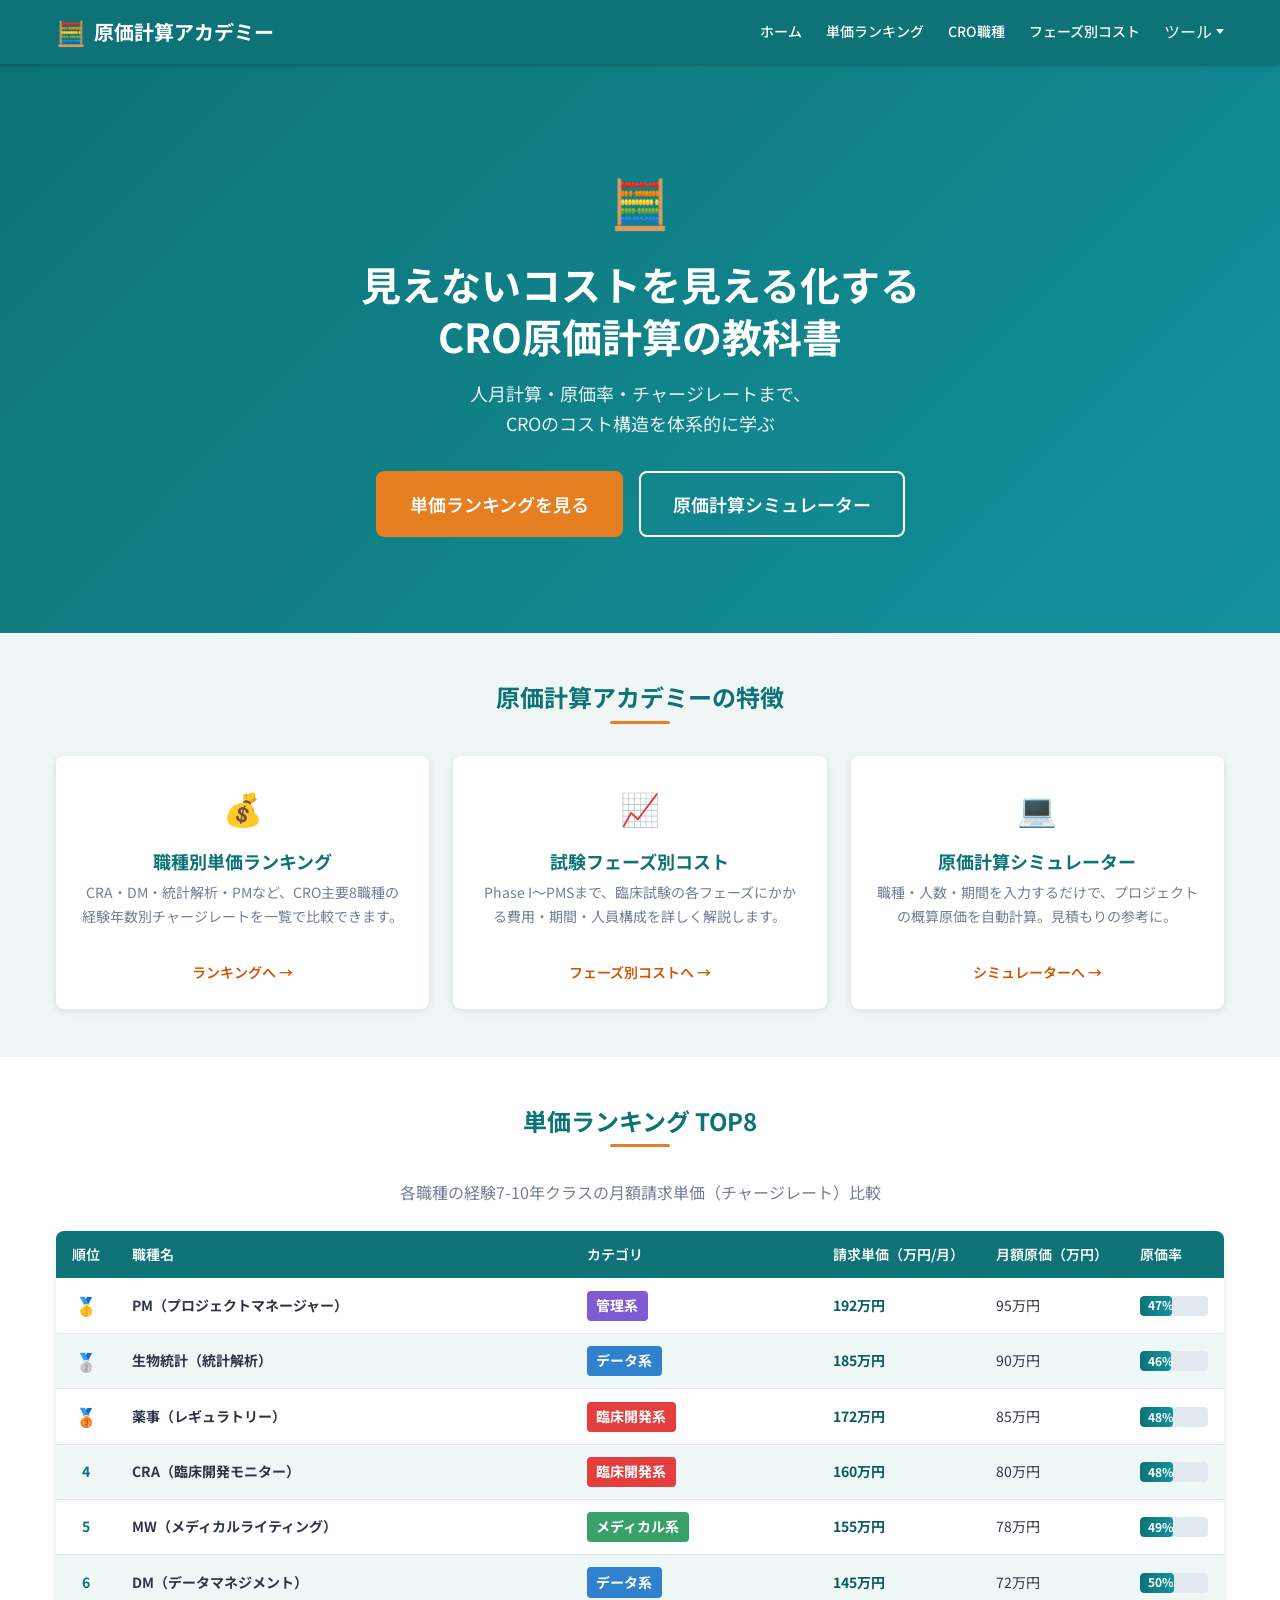
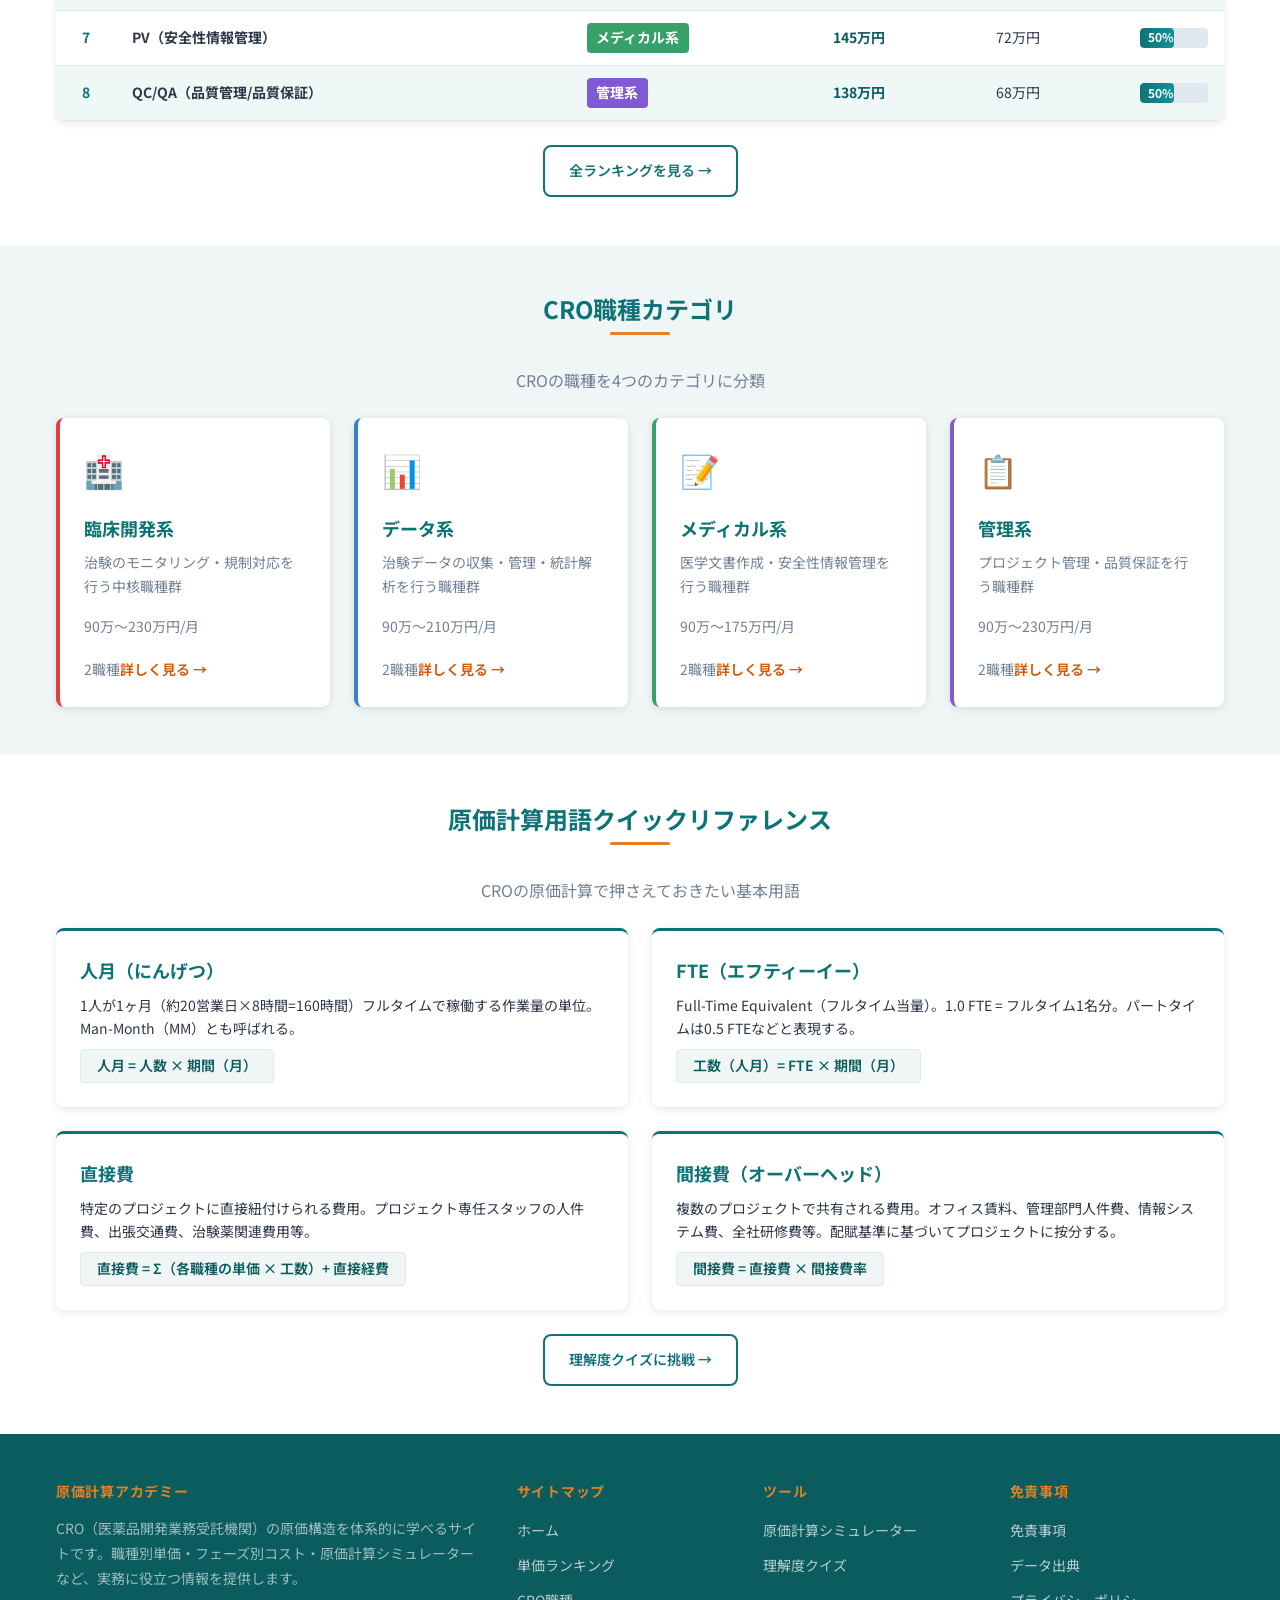
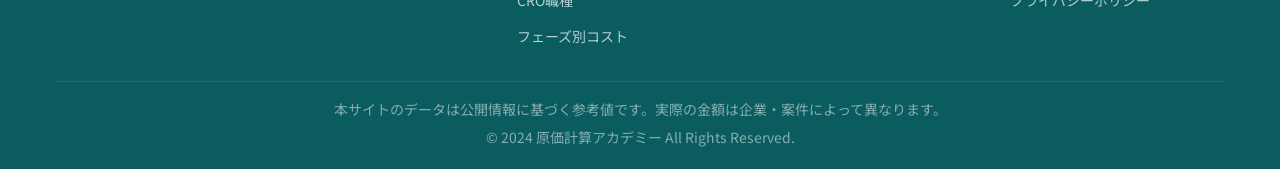
==== index.html @ 364faaae "原価計算アカデミー初期構築" ====
<!DOCTYPE html>
<html lang="ja">
<head>
  <meta charset="UTF-8">
  <meta name="viewport" content="width=device-width, initial-scale=1.0">
  <meta name="description" content="原価計算アカデミー - CROの原価構造を体系的に学ぶ。職種別単価ランキング・フェーズ別コスト・原価計算シミュレーターで、見えないコストを見える化。">
  <title>原価計算アカデミー | CRO原価計算の教科書</title>

  <!-- Google Fonts -->
  <link rel="preconnect" href="https://fonts.googleapis.com">
  <link rel="preconnect" href="https://fonts.gstatic.com" crossorigin>
  <link href="https://fonts.googleapis.com/css2?family=Noto+Sans+JP:wght@400;500;700&display=swap" rel="stylesheet">

  <!-- CSS -->
  <link rel="stylesheet" href="css/style.css">
</head>
<body>

  <!-- ========== ヘッダー ========== -->
  <header class="site-header">
    <div class="container header-inner">
      <a href="index.html" class="site-logo">
        <span class="logo-icon">&#x1F9EE;</span>
        <span>原価計算アカデミー</span>
      </a>

      <!-- デスクトップナビ -->
      <nav class="nav-menu" aria-label="メインナビゲーション">
        <a href="index.html">ホーム</a>
        <a href="ranking/index.html">単価ランキング</a>
        <a href="roles/index.html">CRO職種</a>
        <a href="phases/index.html">フェーズ別コスト</a>
        <div class="nav-dropdown" id="nav-dropdown-tools">
          <span class="nav-dropdown-toggle nav-menu-link">ツール</span>
          <div class="nav-dropdown-menu">
            <a href="tools/calculator.html">シミュレーター</a>
            <a href="tools/quiz.html">クイズ</a>
          </div>
        </div>
      </nav>

      <!-- ハンバーガー -->
      <button class="hamburger" id="hamburger" aria-label="メニューを開く" aria-expanded="false">
        <span></span>
        <span></span>
        <span></span>
      </button>
    </div>

    <!-- モバイルメニュー -->
    <nav class="mobile-menu" id="mobile-menu" aria-label="モバイルナビゲーション">
      <a href="index.html">ホーム</a>
      <a href="ranking/index.html">単価ランキング</a>
      <a href="roles/index.html">CRO職種</a>
      <a href="phases/index.html">フェーズ別コスト</a>
      <span class="mobile-submenu-label">ツール</span>
      <div class="mobile-submenu">
        <a href="tools/calculator.html">シミュレーター</a>
        <a href="tools/quiz.html">クイズ</a>
      </div>
    </nav>
  </header>

  <!-- ========== メインコンテンツ ========== -->
  <main>

    <!-- ===== ヒーローセクション ===== -->
    <section class="hero">
      <div class="container">
        <span class="hero-icon" aria-hidden="true">&#x1F9EE;</span>
        <h1>見えないコストを見える化する<br>CRO原価計算の教科書</h1>
        <p class="hero-subtitle">人月計算・原価率・チャージレートまで、<br>CROのコスト構造を体系的に学ぶ</p>
        <div class="hero-buttons">
          <a href="#ranking" class="btn btn-primary btn-lg">単価ランキングを見る</a>
          <a href="tools/calculator.html" class="btn btn-secondary btn-lg">原価計算シミュレーター</a>
        </div>
      </div>
    </section>

    <!-- ===== 特徴カード（3カラム） ===== -->
    <section class="section fade-in">
      <div class="container">
        <h2 class="section-title">原価計算アカデミーの特徴</h2>
        <div class="grid grid-3">

          <div class="card text-center">
            <div class="card-icon">&#x1F4B0;</div>
            <h3 class="card-title">職種別単価ランキング</h3>
            <p class="card-text">CRA・DM・統計解析・PMなど、CRO主要8職種の経験年数別チャージレートを一覧で比較できます。</p>
            <a href="ranking/index.html" class="card-link">ランキングへ &rarr;</a>
          </div>

          <div class="card text-center">
            <div class="card-icon">&#x1F4C8;</div>
            <h3 class="card-title">試験フェーズ別コスト</h3>
            <p class="card-text">Phase I〜PMSまで、臨床試験の各フェーズにかかる費用・期間・人員構成を詳しく解説します。</p>
            <a href="phases/index.html" class="card-link">フェーズ別コストへ &rarr;</a>
          </div>

          <div class="card text-center">
            <div class="card-icon">&#x1F4BB;</div>
            <h3 class="card-title">原価計算シミュレーター</h3>
            <p class="card-text">職種・人数・期間を入力するだけで、プロジェクトの概算原価を自動計算。見積もりの参考に。</p>
            <a href="tools/calculator.html" class="card-link">シミュレーターへ &rarr;</a>
          </div>

        </div>
      </div>
    </section>

    <!-- ===== 単価ランキング TOP8 ===== -->
    <section class="section fade-in" id="ranking" style="background-color: var(--color-white);">
      <div class="container">
        <h2 class="section-title">単価ランキング TOP8</h2>
        <p class="text-center text-light mb-4">各職種の経験7-10年クラスの月額請求単価（チャージレート）比較</p>

        <div class="table-responsive-cards">
          <div class="table-wrapper">
            <table class="data-table">
              <thead>
                <tr>
                  <th style="width:60px;">順位</th>
                  <th>職種名</th>
                  <th>カテゴリ</th>
                  <th style="width:140px;">請求単価（万円/月）</th>
                  <th style="width:140px;">月額原価（万円）</th>
                  <th style="width:100px;">原価率</th>
                </tr>
              </thead>
              <tbody id="top8-body">
                <!-- JS で動的生成 -->
              </tbody>
            </table>
          </div>
        </div>

        <div class="text-center mt-4">
          <a href="ranking/index.html" class="btn btn-outline">全ランキングを見る &rarr;</a>
        </div>
      </div>
    </section>

    <!-- ===== CRO職種カテゴリ ===== -->
    <section class="section fade-in" id="categories">
      <div class="container">
        <h2 class="section-title">CRO職種カテゴリ</h2>
        <p class="text-center text-light mb-4">CROの職種を4つのカテゴリに分類</p>

        <div class="grid grid-4" id="category-cards">
          <!-- JS で動的生成 -->
        </div>
      </div>
    </section>

    <!-- ===== 原価計算用語クイックリファレンス ===== -->
    <section class="section fade-in" id="terms" style="background-color: var(--color-white);">
      <div class="container">
        <h2 class="section-title">原価計算用語クイックリファレンス</h2>
        <p class="text-center text-light mb-4">CROの原価計算で押さえておきたい基本用語</p>

        <div class="grid grid-2" id="term-cards">
          <!-- JS で動的生成 -->
        </div>

        <div class="text-center mt-4">
          <a href="tools/quiz.html" class="btn btn-outline">理解度クイズに挑戦 &rarr;</a>
        </div>
      </div>
    </section>

  </main>

  <!-- ========== フッター ========== -->
  <footer class="site-footer">
    <div class="container">
      <div class="footer-grid">

        <div class="footer-section">
          <h4>原価計算アカデミー</h4>
          <p class="text-sm" style="color: rgba(255,255,255,0.6); line-height: 1.8;">
            CRO（医薬品開発業務受託機関）の原価構造を体系的に学べるサイトです。職種別単価・フェーズ別コスト・原価計算シミュレーターなど、実務に役立つ情報を提供します。
          </p>
        </div>

        <div class="footer-section">
          <h4>サイトマップ</h4>
          <ul>
            <li><a href="index.html">ホーム</a></li>
            <li><a href="ranking/index.html">単価ランキング</a></li>
            <li><a href="roles/index.html">CRO職種</a></li>
            <li><a href="phases/index.html">フェーズ別コスト</a></li>
          </ul>
        </div>

        <div class="footer-section">
          <h4>ツール</h4>
          <ul>
            <li><a href="tools/calculator.html">原価計算シミュレーター</a></li>
            <li><a href="tools/quiz.html">理解度クイズ</a></li>
          </ul>
        </div>

        <div class="footer-section">
          <h4>免責事項</h4>
          <ul>
            <li><a href="#">免責事項</a></li>
            <li><a href="#">データ出典</a></li>
            <li><a href="#">プライバシーポリシー</a></li>
          </ul>
        </div>

      </div>

      <div class="footer-bottom">
        <p>本サイトのデータは公開情報に基づく参考値です。実際の金額は企業・案件によって異なります。</p>
        <p>&copy; 2024 原価計算アカデミー All Rights Reserved.</p>
      </div>
    </div>
  </footer>

  <!-- JS -->
  <script src="js/data.js"></script>
  <script src="js/main.js"></script>
</body>
</html>
---- css/style.css ----
/* ============================================
   原価計算アカデミー - 共通CSS
   ============================================ */

/* --- CSS変数定義 --- */
:root {
  /* カラーパレット */
  --color-primary: #0d7377;
  --color-primary-light: #14919b;
  --color-primary-dark: #0a5c5f;
  --color-accent: #e67e22;
  --color-accent-light: #f39c12;
  --color-accent-dark: #d35400;
  --color-success: #38a169;
  --color-warning: #e53e3e;
  --color-bg: #f0f5f5;
  --color-text: #2d3748;
  --color-text-light: #718096;
  --color-white: #ffffff;
  --color-border: #e2e8f0;

  /* カテゴリカラー */
  --cat-clinical: #e53e3e;
  --cat-data: #3182ce;
  --cat-medical: #38a169;
  --cat-management: #805ad5;

  /* タイポグラフィ */
  --font-family: "Noto Sans JP", sans-serif;
  --font-size-base: 16px;
  --font-size-sm: 0.875rem;
  --font-size-lg: 1.125rem;
  --font-size-xl: 1.25rem;
  --font-size-2xl: 1.5rem;
  --font-size-3xl: 2rem;
  --font-size-4xl: 2.5rem;
  --line-height-base: 1.7;
  --line-height-heading: 1.3;

  /* スペーシング */
  --spacing-1: 0.25rem;
  --spacing-2: 0.5rem;
  --spacing-3: 1rem;
  --spacing-4: 1.5rem;
  --spacing-5: 2rem;
  --spacing-6: 3rem;
  --spacing-8: 4rem;

  /* レイアウト */
  --max-width: 1200px;
  --border-radius: 8px;
  --card-shadow: 0 2px 8px rgba(0, 0, 0, 0.1);
  --card-shadow-hover: 0 4px 16px rgba(0, 0, 0, 0.15);

  /* トランジション */
  --transition-base: 0.3s ease;

  /* ヘッダー高さ */
  --header-height: 64px;
}

/* --- リセットCSS --- */
*,
*::before,
*::after {
  box-sizing: border-box;
  margin: 0;
  padding: 0;
}

html {
  font-size: var(--font-size-base);
  scroll-behavior: smooth;
  -webkit-text-size-adjust: 100%;
}

body {
  font-family: var(--font-family);
  font-size: 1rem;
  line-height: var(--line-height-base);
  color: var(--color-text);
  background-color: var(--color-bg);
  min-height: 100vh;
  display: flex;
  flex-direction: column;
  -webkit-font-smoothing: antialiased;
  -moz-osx-font-smoothing: grayscale;
}

ul,
ol {
  list-style: none;
}

a {
  color: var(--color-primary);
  text-decoration: none;
  transition: color var(--transition-base);
}

a:hover {
  color: var(--color-accent);
}

img {
  max-width: 100%;
  height: auto;
  display: block;
}

button {
  font-family: inherit;
  cursor: pointer;
  border: none;
  background: none;
}

table {
  border-collapse: collapse;
  width: 100%;
}

/* --- タイポグラフィ --- */
h1,
h2,
h3,
h4 {
  line-height: var(--line-height-heading);
  font-weight: 700;
  color: var(--color-primary);
}

h1 {
  font-size: var(--font-size-3xl);
  margin-bottom: var(--spacing-4);
}

h2 {
  font-size: var(--font-size-2xl);
  margin-bottom: var(--spacing-3);
}

h3 {
  font-size: var(--font-size-xl);
  margin-bottom: var(--spacing-2);
}

h4 {
  font-size: var(--font-size-lg);
  margin-bottom: var(--spacing-2);
}

p {
  margin-bottom: var(--spacing-3);
  color: var(--color-text);
}

/* --- レイアウト --- */
.container {
  width: 100%;
  max-width: var(--max-width);
  margin: 0 auto;
  padding: 0 var(--spacing-3);
}

.grid {
  display: grid;
  gap: var(--spacing-4);
}

.grid-2 {
  grid-template-columns: 1fr;
}

.grid-3 {
  grid-template-columns: 1fr;
}

.grid-4 {
  grid-template-columns: 1fr;
}

.flex {
  display: flex;
}

.flex-center {
  display: flex;
  align-items: center;
  justify-content: center;
}

.flex-between {
  display: flex;
  align-items: center;
  justify-content: space-between;
}

.flex-wrap {
  flex-wrap: wrap;
}

.flex-column {
  flex-direction: column;
}

.gap-1 {
  gap: var(--spacing-1);
}

.gap-2 {
  gap: var(--spacing-2);
}

.gap-3 {
  gap: var(--spacing-3);
}

.gap-4 {
  gap: var(--spacing-4);
}

/* --- ヘッダー & ナビゲーション --- */
.site-header {
  background-color: var(--color-primary);
  color: var(--color-white);
  position: sticky;
  top: 0;
  z-index: 1000;
  height: var(--header-height);
  box-shadow: 0 2px 4px rgba(0, 0, 0, 0.2);
}

.header-inner {
  display: flex;
  align-items: center;
  justify-content: space-between;
  height: 100%;
}

.site-logo {
  font-size: var(--font-size-xl);
  font-weight: 700;
  color: var(--color-white);
  display: flex;
  align-items: center;
  gap: var(--spacing-2);
}

.site-logo:hover {
  color: var(--color-accent);
}

.site-logo .logo-icon {
  font-size: var(--font-size-2xl);
}

/* デスクトップナビ */
.nav-menu {
  display: none;
  align-items: center;
  gap: var(--spacing-4);
}

.nav-menu a {
  color: var(--color-white);
  font-size: var(--font-size-sm);
  font-weight: 500;
  padding: var(--spacing-2) 0;
  position: relative;
  transition: color var(--transition-base);
}

.nav-menu a::after {
  content: "";
  position: absolute;
  bottom: 0;
  left: 0;
  width: 0;
  height: 2px;
  background-color: var(--color-accent);
  transition: width var(--transition-base);
}

.nav-menu a:hover {
  color: var(--color-accent);
}

.nav-menu a:hover::after {
  width: 100%;
}

/* ナビドロップダウン */
.nav-dropdown {
  position: relative;
}

.nav-dropdown-toggle {
  display: inline-flex;
  align-items: center;
  gap: 0.25rem;
  cursor: pointer;
}

.nav-dropdown-toggle::after {
  content: "";
  display: inline-block;
  width: 0;
  height: 0;
  border-left: 4px solid transparent;
  border-right: 4px solid transparent;
  border-top: 5px solid currentColor;
  transition: transform var(--transition-base);
}

.nav-dropdown.active .nav-dropdown-toggle::after {
  transform: rotate(180deg);
}

.nav-dropdown-menu {
  display: none;
  position: absolute;
  top: 100%;
  left: 50%;
  transform: translateX(-50%);
  background-color: var(--color-white);
  border-radius: var(--border-radius);
  box-shadow: var(--card-shadow-hover);
  min-width: 180px;
  padding: var(--spacing-2) 0;
  margin-top: var(--spacing-2);
  z-index: 1001;
}

.nav-dropdown.active .nav-dropdown-menu {
  display: block;
}

.nav-dropdown-menu a {
  display: block;
  padding: var(--spacing-2) var(--spacing-4);
  color: var(--color-text);
  font-size: var(--font-size-sm);
  white-space: nowrap;
  transition: background-color var(--transition-base), color var(--transition-base);
}

.nav-dropdown-menu a:hover {
  background-color: var(--color-bg);
  color: var(--color-primary);
}

.nav-dropdown-menu a::after {
  display: none;
}

/* ハンバーガーメニュー */
.hamburger {
  display: flex;
  flex-direction: column;
  justify-content: center;
  align-items: center;
  width: 40px;
  height: 40px;
  cursor: pointer;
  z-index: 1100;
}

.hamburger span {
  display: block;
  width: 24px;
  height: 2px;
  background-color: var(--color-white);
  margin: 3px 0;
  transition: all var(--transition-base);
  border-radius: 2px;
}

.hamburger.active span:nth-child(1) {
  transform: rotate(45deg) translate(4px, 4px);
}

.hamburger.active span:nth-child(2) {
  opacity: 0;
}

.hamburger.active span:nth-child(3) {
  transform: rotate(-45deg) translate(4px, -4px);
}

/* モバイルメニュー */
.mobile-menu {
  display: none;
  position: fixed;
  top: var(--header-height);
  left: 0;
  right: 0;
  bottom: 0;
  background-color: var(--color-primary);
  z-index: 999;
  padding: var(--spacing-5);
  flex-direction: column;
  gap: var(--spacing-3);
  overflow-y: auto;
}

.mobile-menu.active {
  display: flex;
}

.mobile-menu a {
  color: var(--color-white);
  font-size: var(--font-size-lg);
  padding: var(--spacing-3);
  border-bottom: 1px solid rgba(255, 255, 255, 0.1);
  transition: all var(--transition-base);
}

.mobile-menu a:hover {
  color: var(--color-accent);
  padding-left: var(--spacing-4);
}

.mobile-menu .mobile-submenu-label {
  color: rgba(255, 255, 255, 0.5);
  font-size: var(--font-size-sm);
  padding: var(--spacing-2) var(--spacing-3) 0;
  border-bottom: none;
}

.mobile-menu .mobile-submenu-label:hover {
  padding-left: var(--spacing-3);
  color: rgba(255, 255, 255, 0.5);
}

.mobile-menu .mobile-submenu a {
  font-size: var(--font-size-base);
  padding-left: var(--spacing-5);
}

/* --- メインコンテンツ --- */
main {
  flex: 1;
}

.section {
  padding: var(--spacing-6) 0;
}

.section-title {
  text-align: center;
  margin-bottom: var(--spacing-5);
  position: relative;
}

.section-title::after {
  content: "";
  display: block;
  width: 60px;
  height: 3px;
  background-color: var(--color-accent);
  margin: var(--spacing-2) auto 0;
  border-radius: 2px;
}

/* --- ヒーローセクション --- */
.hero {
  background: linear-gradient(135deg, var(--color-primary) 0%, var(--color-primary-light) 100%);
  color: var(--color-white);
  padding: var(--spacing-8) 0;
  text-align: center;
}

.hero h1 {
  color: var(--color-white);
  font-size: var(--font-size-2xl);
  margin-bottom: var(--spacing-3);
}

.hero .hero-subtitle {
  color: rgba(255, 255, 255, 0.9);
  font-size: var(--font-size-lg);
  margin-bottom: var(--spacing-5);
  max-width: 700px;
  margin-left: auto;
  margin-right: auto;
}

.hero p {
  color: rgba(255, 255, 255, 0.9);
  font-size: var(--font-size-lg);
  margin-bottom: var(--spacing-5);
  max-width: 700px;
  margin-left: auto;
  margin-right: auto;
}

.hero-icon {
  font-size: 3rem;
  margin-bottom: var(--spacing-3);
  display: block;
}

.hero-buttons {
  display: flex;
  flex-direction: column;
  gap: var(--spacing-3);
  align-items: center;
}

/* --- カードコンポーネント --- */
.card {
  background-color: var(--color-white);
  border-radius: var(--border-radius);
  box-shadow: var(--card-shadow);
  padding: var(--spacing-4);
  transition: box-shadow var(--transition-base), transform var(--transition-base);
}

.card:hover {
  box-shadow: var(--card-shadow-hover);
  transform: translateY(-2px);
}

.card-icon {
  font-size: var(--font-size-3xl);
  margin-bottom: var(--spacing-3);
}

.card-title {
  font-size: var(--font-size-lg);
  font-weight: 700;
  color: var(--color-primary);
  margin-bottom: var(--spacing-2);
}

.card-text {
  font-size: var(--font-size-sm);
  color: var(--color-text-light);
  line-height: var(--line-height-base);
}

.card-link {
  display: inline-flex;
  align-items: center;
  gap: var(--spacing-1);
  color: var(--color-accent-dark);
  font-weight: 600;
  font-size: var(--font-size-sm);
  margin-top: var(--spacing-3);
  transition: gap var(--transition-base);
}

.card-link:hover {
  color: var(--color-accent);
  gap: var(--spacing-2);
}

/* カテゴリカード */
.category-card {
  border-left: 4px solid var(--color-accent);
  cursor: pointer;
}

.category-card .card-subtitle {
  font-size: var(--font-size-sm);
  color: var(--color-text-light);
  margin-bottom: var(--spacing-1);
}

/* 用語カード */
.term-card {
  border-top: 3px solid var(--color-primary);
}

.term-card .term-name {
  font-size: var(--font-size-lg);
  font-weight: 700;
  color: var(--color-primary);
  margin-bottom: var(--spacing-2);
}

.term-card .term-definition {
  font-size: var(--font-size-sm);
  color: var(--color-text);
  margin-bottom: var(--spacing-2);
  line-height: var(--line-height-base);
}

.term-card .term-formula {
  display: inline-block;
  background-color: var(--color-bg);
  padding: var(--spacing-1) var(--spacing-3);
  border-radius: 4px;
  font-size: var(--font-size-sm);
  font-weight: 600;
  color: var(--color-primary-dark);
  border: 1px solid var(--color-border);
}

/* --- ボタン --- */
.btn {
  display: inline-flex;
  align-items: center;
  justify-content: center;
  gap: var(--spacing-2);
  padding: 0.75rem 1.5rem;
  font-size: var(--font-size-sm);
  font-weight: 600;
  border-radius: var(--border-radius);
  transition: all var(--transition-base);
  cursor: pointer;
  border: 2px solid transparent;
  white-space: nowrap;
}

.btn-primary {
  background-color: var(--color-accent);
  color: var(--color-white);
  border-color: var(--color-accent);
}

.btn-primary:hover {
  background-color: var(--color-accent-dark);
  border-color: var(--color-accent-dark);
  color: var(--color-white);
}

.btn-secondary {
  background-color: transparent;
  color: var(--color-white);
  border-color: var(--color-white);
}

.btn-secondary:hover {
  background-color: var(--color-white);
  color: var(--color-primary);
}

.btn-outline {
  background-color: transparent;
  color: var(--color-primary);
  border-color: var(--color-primary);
}

.btn-outline:hover {
  background-color: var(--color-primary);
  color: var(--color-white);
}

.btn-sm {
  padding: 0.5rem 1rem;
  font-size: var(--font-size-sm);
}

.btn-lg {
  padding: 1rem 2rem;
  font-size: var(--font-size-lg);
}

/* --- テーブル --- */
.table-wrapper {
  overflow-x: auto;
  -webkit-overflow-scrolling: touch;
  border-radius: var(--border-radius);
  box-shadow: var(--card-shadow);
  background-color: var(--color-white);
}

.data-table {
  width: 100%;
  border-collapse: collapse;
  font-size: var(--font-size-sm);
}

.data-table thead {
  background-color: var(--color-primary);
  color: var(--color-white);
}

.data-table th {
  padding: 0.75rem 1rem;
  text-align: left;
  font-weight: 600;
  white-space: nowrap;
}

.data-table td {
  padding: 0.75rem 1rem;
  border-bottom: 1px solid var(--color-border);
  vertical-align: middle;
}

/* ゼブラストライプ */
.data-table tbody tr:nth-child(even) {
  background-color: #f0f7f7;
}

.data-table tbody tr:hover {
  background-color: #e0efef;
}

/* ランク列 */
.data-table .rank {
  font-weight: 700;
  color: var(--color-primary);
  text-align: center;
  width: 3rem;
}

.data-table .rank-1,
.data-table .rank-2,
.data-table .rank-3 {
  font-size: var(--font-size-lg);
}

/* 金額セル */
.data-table .amount {
  font-weight: 700;
  color: var(--color-primary-dark);
  white-space: nowrap;
}

/* --- バッジ --- */
.badge {
  display: inline-flex;
  align-items: center;
  justify-content: center;
  padding: 0.2rem 0.6rem;
  border-radius: 4px;
  font-size: var(--font-size-sm);
  font-weight: 700;
  color: var(--color-white);
  min-width: 2.5rem;
}

.badge-clinical {
  background-color: var(--cat-clinical);
}

.badge-data {
  background-color: var(--cat-data);
}

.badge-medical {
  background-color: var(--cat-medical);
}

.badge-management {
  background-color: var(--cat-management);
}

.badge-demand {
  background-color: var(--color-primary);
}

/* --- 横棒グラフ --- */
.bar-chart {
  display: flex;
  flex-direction: column;
  gap: var(--spacing-2);
}

.bar-chart-item {
  display: flex;
  align-items: center;
  gap: var(--spacing-2);
}

.bar-chart-label {
  font-size: var(--font-size-sm);
  font-weight: 500;
  min-width: 80px;
  white-space: nowrap;
}

.bar-chart-track {
  flex: 1;
  height: 24px;
  background-color: var(--color-border);
  border-radius: 4px;
  overflow: hidden;
  position: relative;
}

.bar-chart-fill {
  height: 100%;
  border-radius: 4px;
  background: linear-gradient(90deg, var(--color-primary) 0%, var(--color-primary-light) 100%);
  transition: width 1s ease;
  display: flex;
  align-items: center;
  padding: 0 var(--spacing-2);
}

.bar-chart-value {
  font-size: 0.75rem;
  font-weight: 700;
  color: var(--color-white);
  white-space: nowrap;
}

/* --- フォーム要素 --- */
.form-group {
  margin-bottom: var(--spacing-4);
}

.form-label {
  display: block;
  font-size: var(--font-size-sm);
  font-weight: 600;
  color: var(--color-primary);
  margin-bottom: var(--spacing-2);
}

.form-input,
.form-select {
  width: 100%;
  padding: 0.625rem var(--spacing-3);
  font-size: 1rem;
  font-family: inherit;
  color: var(--color-text);
  background-color: var(--color-white);
  border: 1px solid var(--color-border);
  border-radius: var(--border-radius);
  transition: border-color var(--transition-base), box-shadow var(--transition-base);
  appearance: none;
  -webkit-appearance: none;
}

.form-input:focus,
.form-select:focus {
  outline: none;
  border-color: var(--color-primary);
  box-shadow: 0 0 0 3px rgba(13, 115, 119, 0.15);
}

.form-select {
  background-image: url("data:image/svg+xml,%3Csvg xmlns='http://www.w3.org/2000/svg' width='12' height='12' viewBox='0 0 12 12'%3E%3Cpath fill='%23718096' d='M6 8L1 3h10z'/%3E%3C/svg%3E");
  background-repeat: no-repeat;
  background-position: right 0.75rem center;
  padding-right: 2.5rem;
}

/* スライダー */
.form-range {
  width: 100%;
  height: 6px;
  background-color: var(--color-border);
  border-radius: 3px;
  outline: none;
  appearance: none;
  -webkit-appearance: none;
  cursor: pointer;
}

.form-range::-webkit-slider-thumb {
  appearance: none;
  -webkit-appearance: none;
  width: 20px;
  height: 20px;
  border-radius: 50%;
  background-color: var(--color-primary);
  border: 2px solid var(--color-white);
  box-shadow: 0 1px 4px rgba(0, 0, 0, 0.2);
  cursor: pointer;
  transition: background-color var(--transition-base);
}

.form-range::-webkit-slider-thumb:hover {
  background-color: var(--color-primary-light);
}

.form-range::-moz-range-thumb {
  width: 20px;
  height: 20px;
  border-radius: 50%;
  background-color: var(--color-primary);
  border: 2px solid var(--color-white);
  box-shadow: 0 1px 4px rgba(0, 0, 0, 0.2);
  cursor: pointer;
}

.range-value {
  text-align: center;
  font-size: var(--font-size-lg);
  font-weight: 700;
  color: var(--color-primary);
  margin-top: var(--spacing-1);
}

/* --- フッター --- */
.site-footer {
  background-color: var(--color-primary-dark);
  color: rgba(255, 255, 255, 0.8);
  padding: var(--spacing-6) 0 var(--spacing-3);
  margin-top: auto;
}

.footer-grid {
  display: grid;
  grid-template-columns: 1fr;
  gap: var(--spacing-5);
  margin-bottom: var(--spacing-5);
}

.footer-section h4 {
  color: var(--color-accent);
  font-size: var(--font-size-sm);
  margin-bottom: var(--spacing-3);
  text-transform: uppercase;
  letter-spacing: 0.05em;
}

.footer-section ul {
  display: flex;
  flex-direction: column;
  gap: var(--spacing-2);
}

.footer-section a {
  color: rgba(255, 255, 255, 0.7);
  font-size: var(--font-size-sm);
  transition: color var(--transition-base);
}

.footer-section a:hover {
  color: var(--color-accent);
}

.footer-bottom {
  border-top: 1px solid rgba(255, 255, 255, 0.1);
  padding-top: var(--spacing-3);
  text-align: center;
  font-size: var(--font-size-sm);
  color: rgba(255, 255, 255, 0.5);
}

.footer-bottom p {
  color: inherit;
  margin-bottom: var(--spacing-1);
}

/* --- アニメーション --- */
@keyframes fadeInUp {
  from {
    opacity: 0;
    transform: translateY(20px);
  }
  to {
    opacity: 1;
    transform: translateY(0);
  }
}

.fade-in {
  opacity: 0;
  transform: translateY(20px);
  transition: opacity 0.6s ease, transform 0.6s ease;
}

.fade-in.visible {
  opacity: 1;
  transform: translateY(0);
}

/* --- ユーティリティ --- */
.text-center {
  text-align: center;
}

.text-left {
  text-align: left;
}

.text-right {
  text-align: right;
}

.text-accent {
  color: var(--color-accent);
}

.text-primary {
  color: var(--color-primary);
}

.text-light {
  color: var(--color-text-light);
}

.text-white {
  color: var(--color-white);
}

.text-sm {
  font-size: var(--font-size-sm);
}

.text-lg {
  font-size: var(--font-size-lg);
}

.font-bold {
  font-weight: 700;
}

.hidden {
  display: none !important;
}

.sr-only {
  position: absolute;
  width: 1px;
  height: 1px;
  padding: 0;
  margin: -1px;
  overflow: hidden;
  clip: rect(0, 0, 0, 0);
  border: 0;
}

.mt-1 { margin-top: var(--spacing-1); }
.mt-2 { margin-top: var(--spacing-2); }
.mt-3 { margin-top: var(--spacing-3); }
.mt-4 { margin-top: var(--spacing-4); }
.mb-1 { margin-bottom: var(--spacing-1); }
.mb-2 { margin-bottom: var(--spacing-2); }
.mb-3 { margin-bottom: var(--spacing-3); }
.mb-4 { margin-bottom: var(--spacing-4); }
.pt-1 { padding-top: var(--spacing-1); }
.pt-2 { padding-top: var(--spacing-2); }
.pt-3 { padding-top: var(--spacing-3); }
.pt-4 { padding-top: var(--spacing-4); }
.pb-1 { padding-bottom: var(--spacing-1); }
.pb-2 { padding-bottom: var(--spacing-2); }
.pb-3 { padding-bottom: var(--spacing-3); }
.pb-4 { padding-bottom: var(--spacing-4); }
.w-full { width: 100%; }

/* --- レスポンシブ --- */

/* モバイル: テーブル → カード変換 */
@media (max-width: 767px) {
  .table-responsive-cards .table-wrapper {
    box-shadow: none;
    background: transparent;
  }

  .table-responsive-cards .data-table thead {
    display: none;
  }

  .table-responsive-cards .data-table,
  .table-responsive-cards .data-table tbody {
    display: block;
  }

  .table-responsive-cards .data-table tr {
    display: block;
    background-color: var(--color-white);
    border-radius: var(--border-radius);
    box-shadow: var(--card-shadow);
    padding: var(--spacing-3);
    margin-bottom: var(--spacing-3);
  }

  .table-responsive-cards .data-table td {
    display: flex;
    justify-content: space-between;
    align-items: center;
    padding: 0.5rem 0;
    border-bottom: 1px solid var(--color-border);
  }

  .table-responsive-cards .data-table td:last-child {
    border-bottom: none;
  }

  .table-responsive-cards .data-table td::before {
    content: attr(data-label);
    font-weight: 600;
    color: var(--color-primary);
    margin-right: var(--spacing-2);
    font-size: var(--font-size-sm);
  }

  .hero h1 {
    font-size: var(--font-size-2xl);
  }

  .hero-icon {
    font-size: 2.5rem;
  }
}

/* タブレット: 768px~ */
@media (min-width: 768px) {
  .grid-2 {
    grid-template-columns: repeat(2, 1fr);
  }

  .grid-3 {
    grid-template-columns: repeat(2, 1fr);
  }

  .grid-4 {
    grid-template-columns: repeat(2, 1fr);
  }

  .hero h1 {
    font-size: var(--font-size-3xl);
  }

  .hero-buttons {
    flex-direction: row;
    justify-content: center;
  }

  .footer-grid {
    grid-template-columns: repeat(2, 1fr);
  }
}

/* PC: 1024px~ */
@media (min-width: 1024px) {
  .nav-menu {
    display: flex;
  }

  .hamburger {
    display: none;
  }

  .grid-3 {
    grid-template-columns: repeat(3, 1fr);
  }

  .grid-4 {
    grid-template-columns: repeat(4, 1fr);
  }

  .hero {
    padding: calc(var(--spacing-8) * 1.5) 0;
  }

  .hero h1 {
    font-size: var(--font-size-4xl);
  }

  .footer-grid {
    grid-template-columns: 2fr 1fr 1fr 1fr;
  }
}

/* ============================================
   ランキングページ - フィルターバー
   ============================================ */
.ranking-filter-bar {
  background-color: var(--color-white);
  border-bottom: 1px solid var(--color-border);
  padding: var(--spacing-4) 0;
  position: sticky;
  top: var(--header-height);
  z-index: 100;
  box-shadow: 0 2px 4px rgba(0, 0, 0, 0.05);
}

.filter-bar-inner {
  display: flex;
  flex-direction: column;
  gap: var(--spacing-3);
}

.filter-label {
  display: block;
  font-size: var(--font-size-sm);
  font-weight: 600;
  color: var(--color-primary);
  margin-bottom: var(--spacing-1);
}

.filter-tabs {
  display: flex;
  flex-wrap: wrap;
  gap: var(--spacing-2);
}

.filter-tab {
  padding: 0.4rem 0.8rem;
  font-size: var(--font-size-sm);
  font-weight: 500;
  color: var(--color-text-light);
  background-color: var(--color-bg);
  border: 1px solid var(--color-border);
  border-radius: 20px;
  cursor: pointer;
  transition: all var(--transition-base);
  white-space: nowrap;
}

.filter-tab:hover {
  color: var(--color-primary);
  border-color: var(--color-primary);
}

.filter-tab.active {
  color: var(--color-white);
  background-color: var(--color-primary);
  border-color: var(--color-primary);
}

.filter-row {
  display: flex;
  flex-direction: column;
  gap: var(--spacing-3);
}

.filter-group-select {
  flex: 0 0 180px;
}

.filter-group-search {
  flex: 1;
}

.filter-result-count {
  font-size: var(--font-size-sm);
  color: var(--color-text-light);
  font-weight: 500;
  margin-top: var(--spacing-2);
}

/* ソート可能なヘッダー */
.sortable {
  cursor: pointer;
  user-select: none;
  transition: background-color var(--transition-base);
}

.sortable:hover {
  background-color: var(--color-primary-dark);
}

.sortable.sort-active {
  background-color: var(--color-primary-dark);
}

.sort-icon {
  font-size: 0.75rem;
}

/* 職種名リンク（ランキングテーブル内） */
.role-link {
  color: var(--color-text);
  transition: color var(--transition-base);
}

.role-link:hover {
  color: var(--color-accent);
}

/* 需要スコアセル */
.demand-score-cell {
  display: flex;
  align-items: center;
  gap: var(--spacing-2);
}

.demand-score-value {
  font-weight: 700;
  font-size: var(--font-size-sm);
  color: var(--color-primary);
  min-width: 1.5rem;
}

@media (min-width: 768px) {
  .filter-row {
    flex-direction: row;
    align-items: flex-end;
  }
}

/* ============================================
   職種一覧ページ
   ============================================ */
.roles-category-header {
  display: flex;
  align-items: flex-start;
  gap: var(--spacing-3);
  margin-bottom: var(--spacing-3);
}

.roles-category-icon {
  font-size: 2.5rem;
  line-height: 1;
  flex-shrink: 0;
}

.roles-category-count {
  font-size: var(--font-size-sm);
  font-weight: 500;
  color: var(--color-text-light);
  margin-left: var(--spacing-2);
}

.roles-category-header .section-title {
  margin-bottom: var(--spacing-1);
}

.roles-category-header .section-title::after {
  display: none;
}

/* 職種カード */
.role-card {
  display: flex;
  flex-direction: column;
}

.role-card-header {
  display: flex;
  justify-content: space-between;
  align-items: flex-start;
  gap: var(--spacing-2);
}

.role-card-stats {
  display: flex;
  flex-direction: column;
  gap: var(--spacing-2);
  margin-top: var(--spacing-3);
  padding-top: var(--spacing-3);
  border-top: 1px solid var(--color-border);
}

.role-card-stat {
  display: flex;
  flex-direction: column;
  gap: var(--spacing-1);
}

.role-card-stat-label {
  font-size: 0.75rem;
  font-weight: 600;
  color: var(--color-text-light);
  text-transform: uppercase;
  letter-spacing: 0.03em;
}

.role-card-stat-value {
  font-size: var(--font-size-sm);
  font-weight: 700;
  color: var(--color-primary-dark);
}

.role-card-demand {
  display: flex;
  align-items: center;
  gap: var(--spacing-2);
}

/* ============================================
   職種詳細ページ
   ============================================ */

/* パンくず */
.hero-breadcrumb {
  font-size: var(--font-size-sm);
  margin-bottom: var(--spacing-2);
  color: rgba(255, 255, 255, 0.8);
}

.hero-breadcrumb a:hover {
  color: var(--color-white);
}

/* 詳細セクション */
.detail-section h2 {
  margin-bottom: var(--spacing-3);
  padding-bottom: var(--spacing-2);
  border-bottom: 2px solid var(--color-border);
}

.detail-overview-header {
  display: flex;
  justify-content: space-between;
  align-items: center;
  margin-bottom: var(--spacing-3);
}

/* タグ（スキル・資格） */
.tag-list {
  display: flex;
  flex-wrap: wrap;
  gap: var(--spacing-2);
}

.tag {
  display: inline-flex;
  align-items: center;
  padding: 0.3rem 0.75rem;
  border-radius: 20px;
  font-size: var(--font-size-sm);
  font-weight: 500;
}

.tag-skill {
  background-color: #ebf8ff;
  color: #2b6cb0;
  border: 1px solid #bee3f8;
}

.tag-qual {
  background-color: #faf5ff;
  color: #6b46c1;
  border: 1px solid #e9d8fd;
}

/* 需要スコア大表示 */
.demand-display {
  max-width: 500px;
}

.demand-big-score {
  font-size: var(--font-size-4xl);
  font-weight: 700;
  color: var(--color-primary);
  margin-bottom: var(--spacing-2);
}

.demand-big-unit {
  font-size: var(--font-size-lg);
  font-weight: 500;
  color: var(--color-text-light);
}

/* タイムライン */
.timeline {
  position: relative;
  padding-left: 2rem;
}

.timeline::before {
  content: "";
  position: absolute;
  left: 0.5rem;
  top: 0.5rem;
  bottom: 0.5rem;
  width: 2px;
  background-color: var(--color-border);
}

.timeline-item {
  position: relative;
  padding-bottom: var(--spacing-4);
}

.timeline-item-last {
  padding-bottom: 0;
}

.timeline-marker {
  position: absolute;
  left: -1.65rem;
  top: 0.35rem;
  width: 12px;
  height: 12px;
  border-radius: 50%;
  background-color: var(--color-primary);
  border: 2px solid var(--color-white);
  box-shadow: 0 0 0 2px var(--color-primary);
  z-index: 1;
}

.timeline-content {
  display: flex;
  gap: var(--spacing-3);
  align-items: baseline;
}

.timeline-time {
  font-size: var(--font-size-sm);
  font-weight: 700;
  color: var(--color-primary);
  white-space: nowrap;
  min-width: 3.5rem;
}

.timeline-task {
  font-size: var(--font-size-sm);
  color: var(--color-text);
  line-height: var(--line-height-base);
}

/* 前後ナビ */
.role-nav {
  margin-top: var(--spacing-6);
  padding-top: var(--spacing-4);
  border-top: 1px solid var(--color-border);
}

.role-nav-inner {
  display: flex;
  justify-content: space-between;
  gap: var(--spacing-3);
}

.role-nav-link {
  display: flex;
  flex-direction: column;
  gap: var(--spacing-1);
  padding: var(--spacing-3);
  background-color: var(--color-white);
  border: 1px solid var(--color-border);
  border-radius: var(--border-radius);
  transition: all var(--transition-base);
  max-width: 45%;
}

.role-nav-link:hover {
  border-color: var(--color-primary);
  box-shadow: var(--card-shadow);
  color: var(--color-primary);
}

.role-nav-prev {
  align-items: flex-start;
}

.role-nav-next {
  align-items: flex-end;
  margin-left: auto;
}

.role-nav-direction {
  font-size: 0.75rem;
  color: var(--color-text-light);
  font-weight: 500;
}

.role-nav-name {
  font-size: var(--font-size-sm);
  font-weight: 700;
  color: var(--color-primary);
}

/* レスポンシブ: モバイル */
@media (max-width: 767px) {
  .role-card-header {
    flex-direction: column;
  }

  .detail-overview-header {
    flex-direction: column;
    align-items: flex-start;
    gap: var(--spacing-2);
  }

  .timeline-content {
    flex-direction: column;
    gap: var(--spacing-1);
  }

  .role-nav-inner {
    flex-direction: column;
  }

  .role-nav-link {
    max-width: 100%;
  }

  .role-nav-next {
    align-items: flex-start;
  }

  .demand-big-score {
    font-size: var(--font-size-3xl);
  }

  /* 経験年数別テーブルもカード変換 */
  .detail-section .table-wrapper .data-table thead {
    display: none;
  }

  .detail-section .table-wrapper .data-table,
  .detail-section .table-wrapper .data-table tbody {
    display: block;
  }

  .detail-section .table-wrapper .data-table tr {
    display: block;
    padding: var(--spacing-3);
    margin-bottom: var(--spacing-2);
    border-bottom: 1px solid var(--color-border);
  }

  .detail-section .table-wrapper .data-table td {
    display: flex;
    justify-content: space-between;
    align-items: center;
    padding: 0.35rem 0;
    border-bottom: none;
  }

  .detail-section .table-wrapper .data-table td::before {
    content: attr(data-label);
    font-weight: 600;
    color: var(--color-primary);
    margin-right: var(--spacing-2);
    font-size: var(--font-size-sm);
  }
}

/* ============================================
   フェーズ別コストページ
   ============================================ */

/* ステップバー */
.step-bar {
  display: flex;
  align-items: center;
  justify-content: center;
  gap: 0;
  overflow-x: auto;
  padding: var(--spacing-3) 0;
}

.step-item {
  display: flex;
  flex-direction: column;
  align-items: center;
  position: relative;
  flex-shrink: 0;
  padding: 0 var(--spacing-3);
}

.step-clickable {
  cursor: pointer;
}

.step-clickable:hover .step-number {
  background-color: var(--color-accent);
  border-color: var(--color-accent);
}

.step-number {
  width: 40px;
  height: 40px;
  border-radius: 50%;
  background-color: var(--color-primary);
  color: var(--color-white);
  display: flex;
  align-items: center;
  justify-content: center;
  font-weight: 700;
  font-size: var(--font-size-sm);
  margin-bottom: var(--spacing-2);
  transition: all var(--transition-base);
  border: 3px solid var(--color-primary);
  position: relative;
  z-index: 2;
}

.step-active .step-number {
  background-color: var(--color-accent);
  border-color: var(--color-accent);
  transform: scale(1.15);
}

.step-label {
  font-size: var(--font-size-sm);
  font-weight: 600;
  color: var(--color-text);
  text-align: center;
  white-space: nowrap;
}

.step-active .step-label {
  color: var(--color-accent);
}

.step-connector {
  position: absolute;
  top: 20px;
  left: calc(50% + 20px);
  width: calc(100% - 10px);
  height: 3px;
  background-color: var(--color-border);
  z-index: 1;
}

/* フェーズ詳細 */
.phase-detail-header {
  margin-bottom: var(--spacing-4);
}

.phase-detail-content {
  max-width: 900px;
  margin: 0 auto;
}

.phase-stat-card {
  padding: var(--spacing-3);
}

.phase-stat-card:hover {
  transform: none;
}

.phase-stat-value {
  font-size: var(--font-size-xl);
  font-weight: 700;
  color: var(--color-primary);
  margin-bottom: var(--spacing-1);
}

.phase-stat-unit {
  font-size: var(--font-size-sm);
  font-weight: 500;
  color: var(--color-text-light);
}

.phase-stat-label {
  font-size: var(--font-size-sm);
  color: var(--color-text-light);
  font-weight: 500;
}

/* 重要な活動リスト */
.activity-list {
  margin-top: var(--spacing-2);
  padding-left: var(--spacing-3);
}

.activity-item {
  position: relative;
  padding: var(--spacing-1) 0;
  padding-left: var(--spacing-4);
  font-size: var(--font-size-sm);
  color: var(--color-text);
  line-height: var(--line-height-base);
}

.activity-item::before {
  content: "";
  position: absolute;
  left: 0;
  top: 0.75em;
  width: 8px;
  height: 8px;
  background-color: var(--color-accent);
  border-radius: 50%;
}

/* モバイル: ステップバー */
@media (max-width: 767px) {
  .step-bar {
    justify-content: flex-start;
    padding-bottom: var(--spacing-2);
  }

  .step-item {
    padding: 0 var(--spacing-2);
  }

  .step-number {
    width: 32px;
    height: 32px;
    font-size: 0.75rem;
  }

  .step-label {
    font-size: 0.7rem;
  }

  .step-connector {
    top: 16px;
    left: calc(50% + 16px);
  }

  .phase-stat-value {
    font-size: var(--font-size-lg);
  }
}

/* ============================================
   シミュレーターページ
   ============================================ */

/* 2カラムレイアウト */
.calc-layout {
  display: grid;
  grid-template-columns: 1fr;
  gap: var(--spacing-4);
}

.calc-input-panel,
.calc-output-panel {
  display: flex;
  flex-direction: column;
  gap: var(--spacing-4);
}

.calc-panel-title {
  font-size: var(--font-size-lg);
  font-weight: 700;
  color: var(--color-primary);
  margin-bottom: var(--spacing-4);
  padding-bottom: var(--spacing-2);
  border-bottom: 2px solid var(--color-border);
}

/* スライダー同期レイアウト */
.slider-sync {
  display: flex;
  align-items: center;
  gap: var(--spacing-2);
}

.slider-sync .form-range {
  flex: 1;
}

.slider-sync .slider-number {
  width: 80px;
  flex-shrink: 0;
  text-align: center;
  padding: 0.4rem 0.5rem;
  font-size: var(--font-size-sm);
}

.slider-sync .slider-unit {
  font-size: var(--font-size-sm);
  color: var(--color-text-light);
  font-weight: 500;
  white-space: nowrap;
  min-width: 2.5rem;
}

.slider-sync-compact {
  margin-bottom: var(--spacing-1);
}

.slider-sync-compact .slider-number {
  width: 60px;
}

/* 直接経費行 */
.calc-expense-row {
  display: grid;
  grid-template-columns: 1fr 1fr;
  gap: var(--spacing-3);
}

.calc-expense-item {
  display: flex;
  flex-direction: column;
  gap: var(--spacing-1);
}

/* FTE入力行 */
.calc-fte-row {
  display: flex;
  flex-direction: column;
  gap: var(--spacing-1);
  padding: var(--spacing-2) 0;
  border-bottom: 1px solid var(--color-border);
}

.calc-fte-row:last-child {
  border-bottom: none;
}

.calc-fte-info {
  display: flex;
  align-items: center;
  gap: var(--spacing-2);
}

.calc-fte-name {
  font-size: var(--font-size-sm);
  font-weight: 600;
  color: var(--color-text);
}

.calc-fte-controls {
  display: flex;
  align-items: center;
  gap: var(--spacing-2);
  flex-wrap: wrap;
}

.calc-fte-controls .slider-sync {
  flex: 1;
  min-width: 200px;
}

.calc-exp-select {
  width: 110px;
  flex-shrink: 0;
  padding: 0.35rem 0.5rem;
  font-size: 0.75rem;
}

/* 出力パネル: 見積額カード */
.calc-total-card {
  background: linear-gradient(135deg, var(--color-primary) 0%, var(--color-primary-light) 100%);
  color: var(--color-white);
  text-align: center;
  padding: var(--spacing-5);
}

.calc-total-card:hover {
  transform: none;
}

.calc-total-label {
  font-size: var(--font-size-sm);
  font-weight: 500;
  margin-bottom: var(--spacing-2);
  opacity: 0.9;
}

.calc-total-value {
  font-size: var(--font-size-4xl);
  font-weight: 700;
  line-height: 1.2;
}

.calc-total-unit {
  font-size: var(--font-size-lg);
  font-weight: 500;
  margin-left: var(--spacing-1);
}

/* 費用内訳 */
.calc-breakdown {
  display: flex;
  flex-direction: column;
  gap: var(--spacing-1);
}

.calc-breakdown-row {
  display: flex;
  justify-content: space-between;
  align-items: center;
  padding: var(--spacing-2) 0;
  border-bottom: 1px solid var(--color-border);
}

.calc-breakdown-row:last-child {
  border-bottom: none;
}

.calc-breakdown-label {
  font-size: var(--font-size-sm);
  color: var(--color-text);
}

.calc-breakdown-value {
  font-size: var(--font-size-sm);
  font-weight: 700;
  color: var(--color-primary-dark);
  white-space: nowrap;
}

.calc-breakdown-subtotal {
  background-color: #f0f7f7;
  padding: var(--spacing-2) var(--spacing-2);
  border-radius: 4px;
  margin: var(--spacing-1) 0;
}

.calc-breakdown-subtotal .calc-breakdown-label,
.calc-breakdown-subtotal .calc-breakdown-value {
  font-weight: 700;
}

.calc-breakdown-total {
  background-color: var(--color-primary);
  color: var(--color-white);
  padding: var(--spacing-2) var(--spacing-2);
  border-radius: 4px;
  margin: var(--spacing-1) 0;
  border-bottom: none;
}

.calc-breakdown-total .calc-breakdown-label {
  color: var(--color-white);
  font-weight: 700;
}

.calc-breakdown-total .calc-breakdown-value {
  color: var(--color-white);
  font-weight: 700;
  font-size: var(--font-size-lg);
}

/* 費用構成グラフ */
.calc-composition {
  margin-bottom: var(--spacing-3);
}

.calc-stacked-bar {
  display: flex;
  height: 40px;
  border-radius: var(--border-radius);
  overflow: hidden;
  box-shadow: inset 0 1px 3px rgba(0, 0, 0, 0.1);
}

.calc-stacked-segment {
  transition: width 0.5s ease;
  min-width: 2px;
}

.calc-composition-legend {
  display: flex;
  flex-wrap: wrap;
  gap: var(--spacing-3);
  margin-top: var(--spacing-2);
}

.calc-legend-item {
  display: flex;
  align-items: center;
  gap: var(--spacing-1);
  font-size: var(--font-size-sm);
}

.calc-legend-color {
  display: inline-block;
  width: 12px;
  height: 12px;
  border-radius: 2px;
  flex-shrink: 0;
}

.calc-legend-label {
  color: var(--color-text);
}

.calc-legend-value {
  font-weight: 700;
  color: var(--color-primary-dark);
}

/* デスクトップ: 2カラム */
@media (min-width: 1024px) {
  .calc-layout {
    grid-template-columns: 1fr 1fr;
    align-items: start;
  }

  .calc-output-panel {
    position: sticky;
    top: calc(var(--header-height) + var(--spacing-4));
  }
}

/* モバイル調整 */
@media (max-width: 767px) {
  .calc-total-value {
    font-size: var(--font-size-3xl);
  }

  .calc-expense-row {
    grid-template-columns: 1fr;
  }

  .calc-fte-controls {
    flex-direction: column;
    align-items: stretch;
  }

  .calc-fte-controls .slider-sync {
    min-width: auto;
  }

  .calc-exp-select {
    width: 100%;
  }

  .calc-composition-legend {
    flex-direction: column;
    gap: var(--spacing-2);
  }
}

/* ============================================
   クイズページ
   ============================================ */

.quiz-container {
  max-width: 700px;
  margin: 0 auto;
}

/* 進捗バー */
.quiz-progress {
  margin-bottom: var(--spacing-4);
}

.quiz-progress-bar {
  width: 100%;
  height: 8px;
  background-color: var(--color-border);
  border-radius: 4px;
  overflow: hidden;
  margin-bottom: var(--spacing-2);
}

.quiz-progress-fill {
  height: 100%;
  background: linear-gradient(90deg, var(--color-primary) 0%, var(--color-accent) 100%);
  border-radius: 4px;
  transition: width 0.4s ease;
}

.quiz-progress-text {
  text-align: center;
  font-size: var(--font-size-sm);
  font-weight: 600;
  color: var(--color-text-light);
}

/* クイズカード */
.quiz-card {
  padding: var(--spacing-5);
}

.quiz-question-number {
  display: inline-flex;
  align-items: center;
  justify-content: center;
  background-color: var(--color-primary);
  color: var(--color-white);
  font-weight: 700;
  font-size: var(--font-size-sm);
  width: 40px;
  height: 40px;
  border-radius: 50%;
  margin-bottom: var(--spacing-3);
}

.quiz-question {
  font-size: var(--font-size-lg);
  font-weight: 600;
  color: var(--color-text);
  line-height: var(--line-height-base);
  margin-bottom: var(--spacing-4);
}

/* 選択肢 */
.quiz-choices {
  display: flex;
  flex-direction: column;
  gap: var(--spacing-2);
  margin-bottom: var(--spacing-3);
}

.quiz-choice-btn {
  display: flex;
  align-items: center;
  gap: var(--spacing-3);
  width: 100%;
  padding: var(--spacing-3) var(--spacing-4);
  background-color: var(--color-bg);
  border: 2px solid var(--color-border);
  border-radius: var(--border-radius);
  cursor: pointer;
  transition: all var(--transition-base);
  text-align: left;
  font-family: inherit;
  font-size: var(--font-size-base);
}

.quiz-choice-btn:hover:not(.quiz-choice-disabled) {
  border-color: var(--color-primary);
  background-color: #e0efef;
}

.quiz-choice-label {
  display: flex;
  align-items: center;
  justify-content: center;
  width: 32px;
  height: 32px;
  border-radius: 50%;
  background-color: var(--color-primary);
  color: var(--color-white);
  font-weight: 700;
  font-size: var(--font-size-sm);
  flex-shrink: 0;
}

.quiz-choice-text {
  flex: 1;
  color: var(--color-text);
  line-height: var(--line-height-base);
}

.quiz-choice-disabled {
  cursor: default;
  opacity: 0.7;
}

.quiz-choice-correct {
  border-color: var(--color-success) !important;
  background-color: #f0fff4 !important;
  opacity: 1 !important;
}

.quiz-choice-correct .quiz-choice-label {
  background-color: var(--color-success);
}

.quiz-choice-wrong {
  border-color: var(--color-warning) !important;
  background-color: #fff5f5 !important;
  opacity: 1 !important;
}

.quiz-choice-wrong .quiz-choice-label {
  background-color: var(--color-warning);
}

/* フィードバック */
.quiz-feedback {
  padding: var(--spacing-4);
  border-radius: var(--border-radius);
  background-color: var(--color-bg);
  margin-bottom: var(--spacing-3);
  border: 1px solid var(--color-border);
}

.quiz-feedback-icon {
  font-size: var(--font-size-2xl);
  margin-bottom: var(--spacing-2);
}

.quiz-feedback-text {
  font-size: var(--font-size-lg);
  font-weight: 700;
  margin-bottom: var(--spacing-2);
}

.quiz-feedback-text.quiz-correct {
  color: var(--color-success);
}

.quiz-feedback-text.quiz-wrong {
  color: var(--color-warning);
}

.quiz-explanation {
  font-size: var(--font-size-sm);
  color: var(--color-text);
  line-height: var(--line-height-base);
}

/* アクション */
.quiz-actions {
  text-align: center;
}

/* 結果画面 */
.quiz-result-card {
  text-align: center;
  padding: var(--spacing-5);
}

.quiz-result-card:hover {
  transform: none;
}

.quiz-result-score {
  font-size: var(--font-size-4xl);
  font-weight: 700;
  color: var(--color-primary);
  margin-bottom: var(--spacing-3);
}

.quiz-result-title {
  font-size: var(--font-size-2xl);
  font-weight: 700;
  color: var(--color-accent);
  margin-bottom: var(--spacing-3);
}

.quiz-result-desc {
  font-size: var(--font-size-base);
  color: var(--color-text);
  margin-bottom: var(--spacing-2);
  max-width: 500px;
  margin-left: auto;
  margin-right: auto;
}

.quiz-result-advice {
  font-size: var(--font-size-sm);
  color: var(--color-primary-dark);
  font-weight: 500;
  background-color: #f0f7f7;
  padding: var(--spacing-3);
  border-radius: var(--border-radius);
  margin-bottom: var(--spacing-5);
  max-width: 500px;
  margin-left: auto;
  margin-right: auto;
}

/* 正誤一覧 */
.quiz-result-list {
  text-align: left;
  margin-bottom: var(--spacing-5);
}

.quiz-result-items {
  display: flex;
  flex-direction: column;
  gap: var(--spacing-2);
}

.quiz-result-item {
  display: flex;
  align-items: center;
  gap: var(--spacing-2);
  padding: var(--spacing-2) var(--spacing-3);
  border-radius: var(--border-radius);
  font-size: var(--font-size-sm);
}

.quiz-result-correct {
  background-color: #f0fff4;
  border: 1px solid #c6f6d5;
}

.quiz-result-wrong {
  background-color: #fff5f5;
  border: 1px solid #fed7d7;
}

.quiz-result-item-icon {
  font-size: var(--font-size-lg);
  flex-shrink: 0;
}

.quiz-result-item-num {
  font-weight: 700;
  color: var(--color-primary);
  flex-shrink: 0;
  min-width: 2rem;
}

.quiz-result-item-text {
  color: var(--color-text);
  line-height: 1.4;
}

.quiz-result-actions {
  display: flex;
  flex-direction: column;
  gap: var(--spacing-3);
  align-items: center;
}

@media (min-width: 768px) {
  .quiz-result-actions {
    flex-direction: row;
    justify-content: center;
  }
}
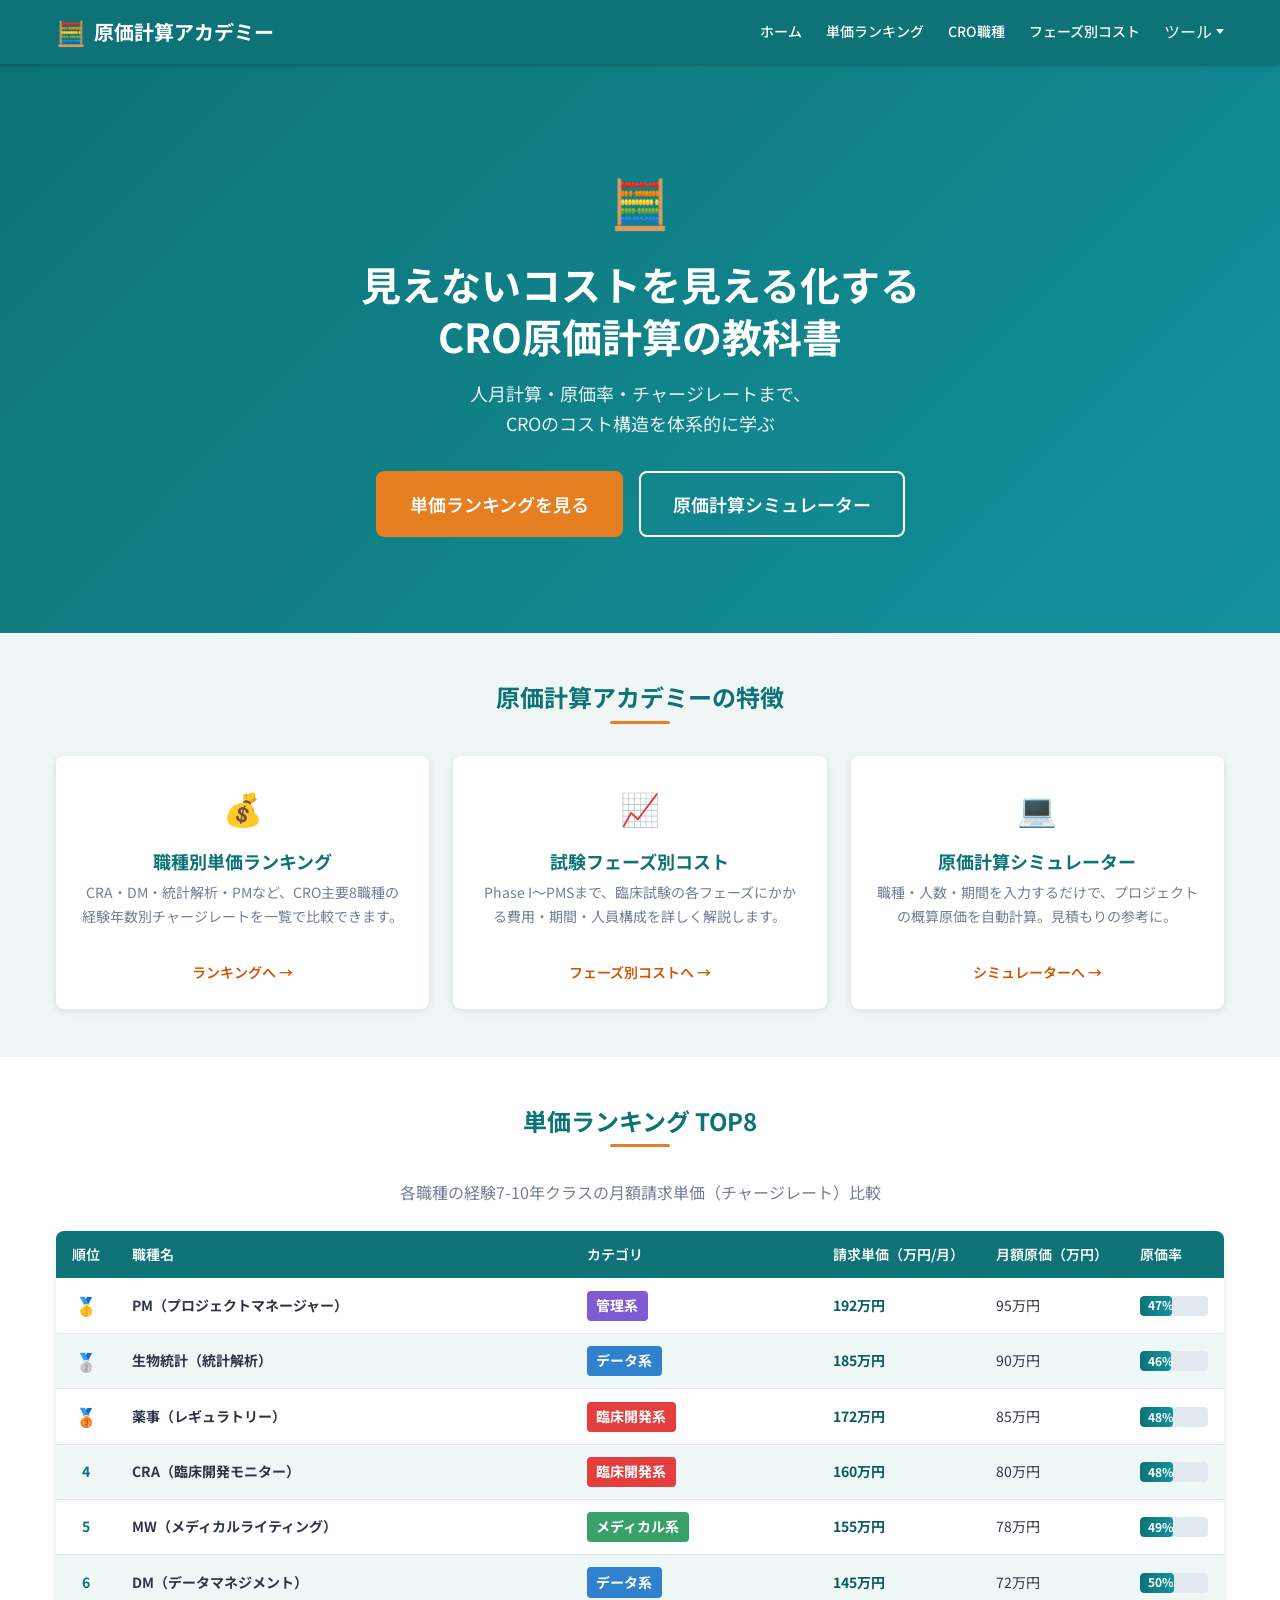
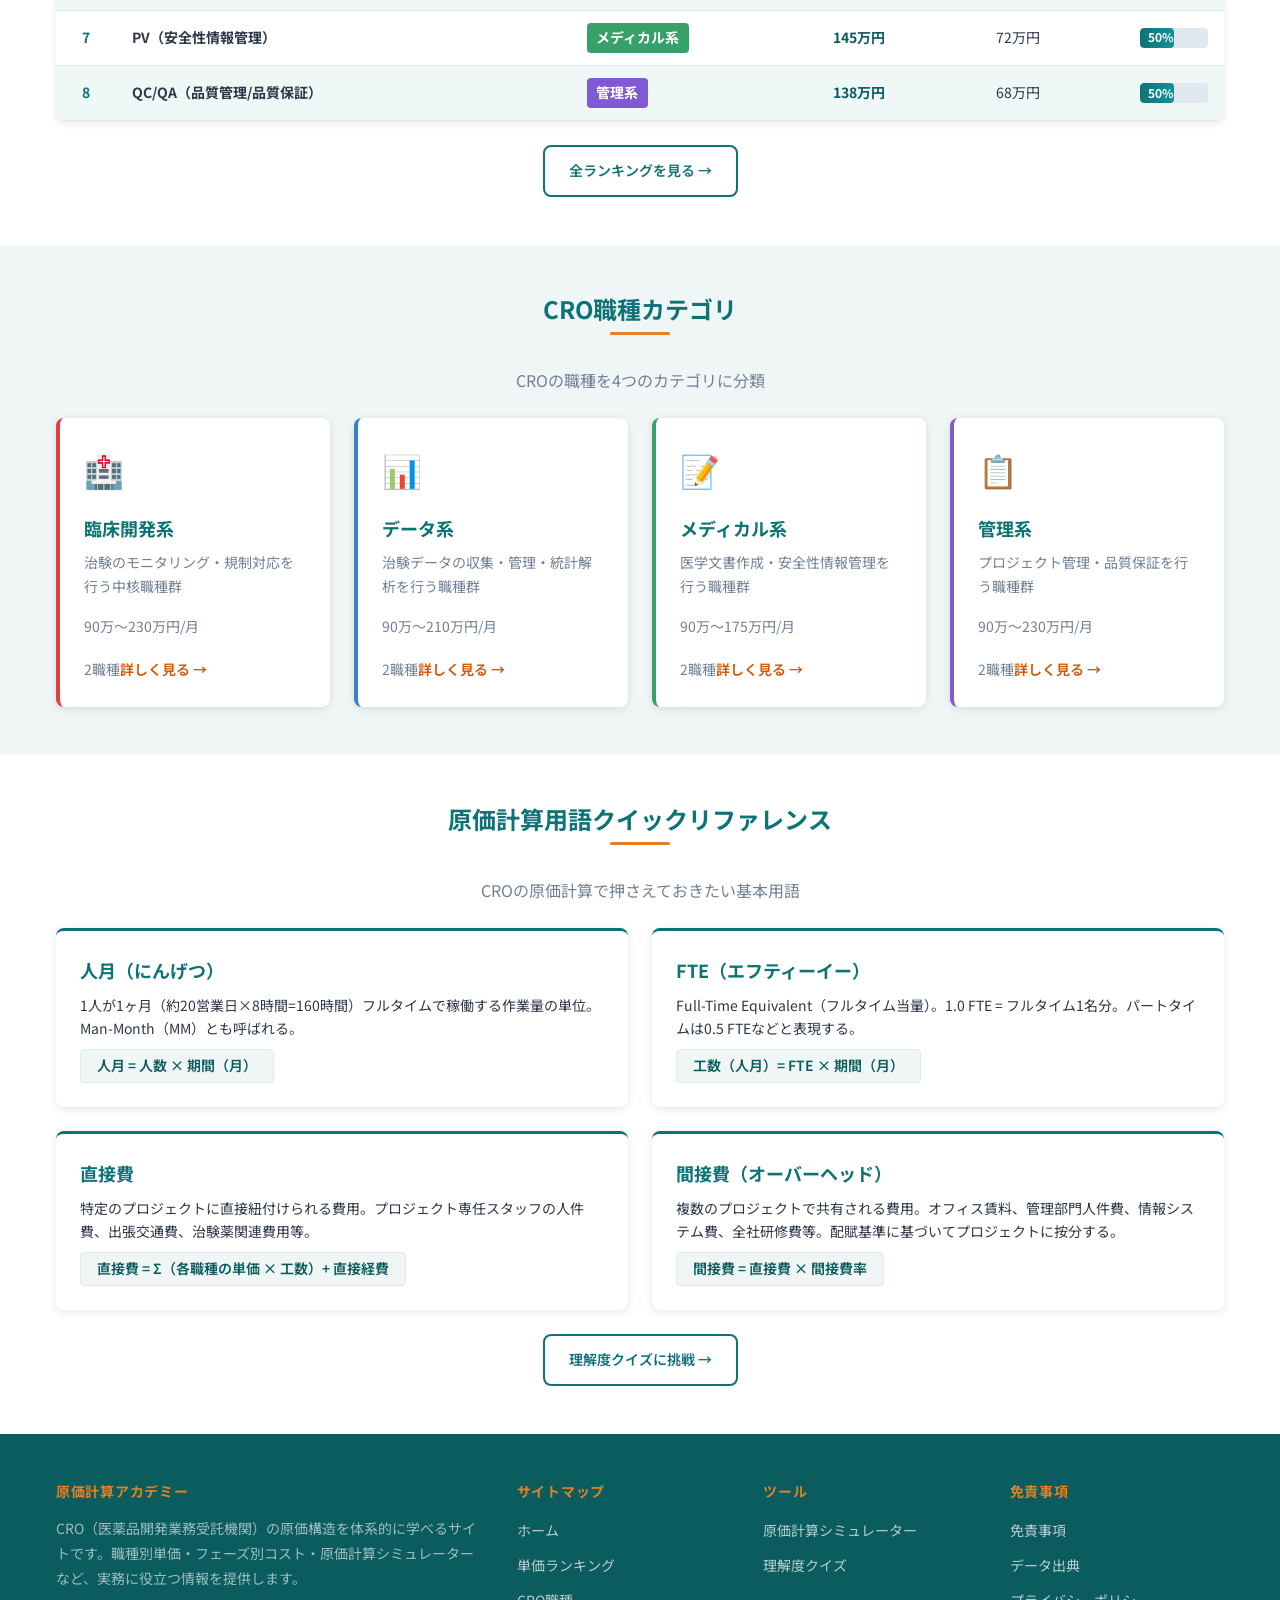
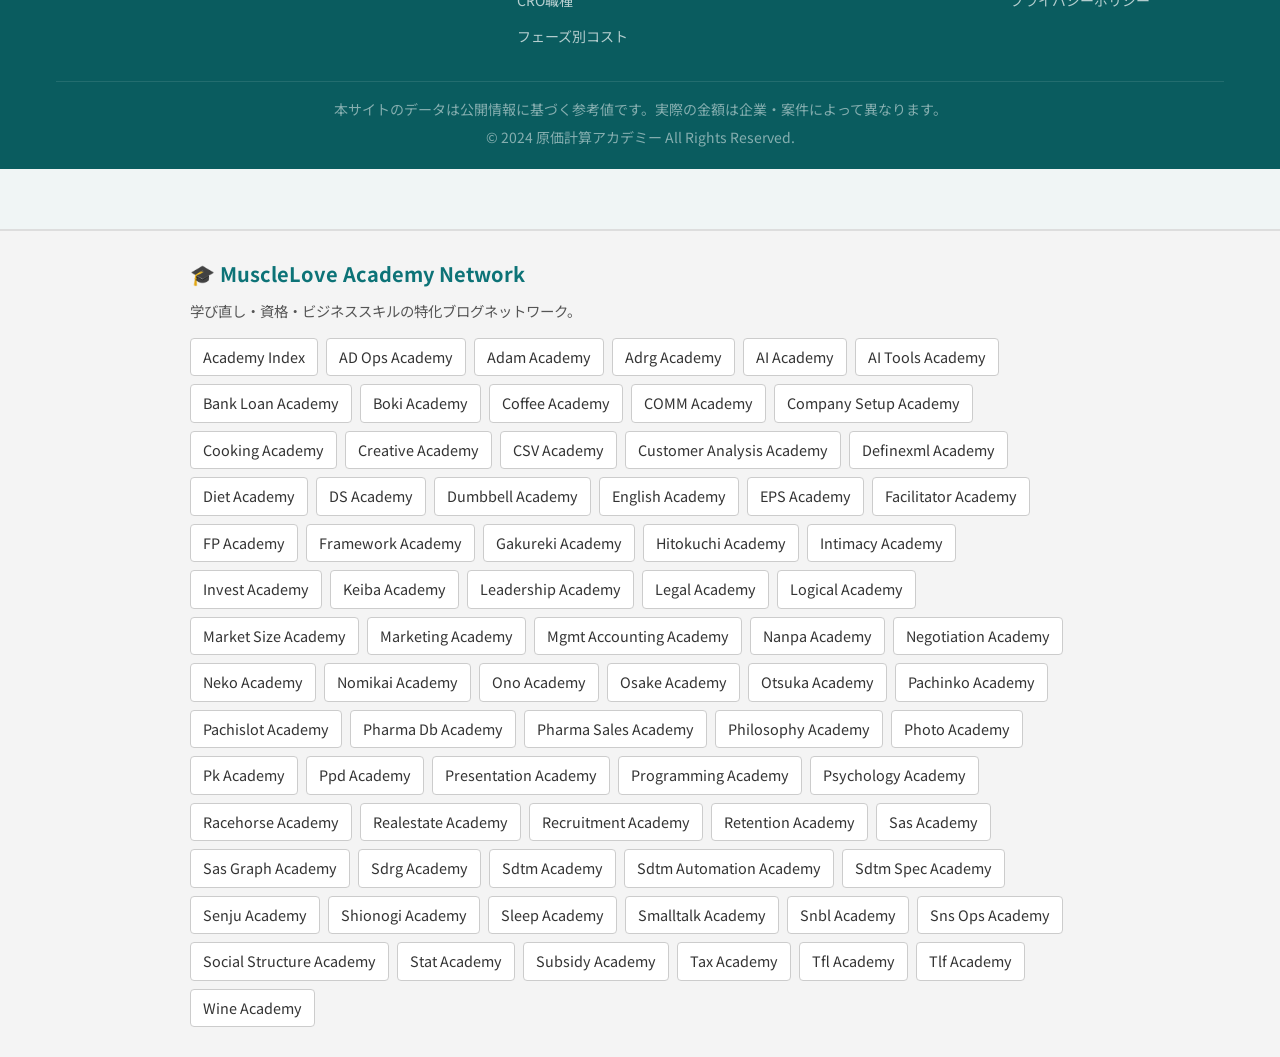
==== commit 8a0b0b88: "Add MuscleLove Academy cross-link footer for SEO interlinking" ====
--- a/index.html
+++ b/index.html
@@ -13,6 +13,14 @@
 
   <!-- CSS -->
   <link rel="stylesheet" href="css/style.css">
+<!-- Google tag (gtag.js) -->
+<script async src="https://www.googletagmanager.com/gtag/js?id=G-HJLCFVY5TF"></script>
+<script>
+  window.dataLayer = window.dataLayer || [];
+  function gtag(){dataLayer.push(arguments);}
+  gtag('js', new Date());
+  gtag('config', 'G-HJLCFVY5TF');
+</script>
 </head>
 <body>
 
@@ -221,5 +229,89 @@
   <!-- JS -->
   <script src="js/data.js"></script>
   <script src="js/main.js"></script>
+<footer class="academy-network" style="margin-top:60px;padding:30px 20px;background:#f4f4f4;border-top:2px solid #ddd;font-size:0.9rem;">
+  <div style="max-width:900px;margin:0 auto;">
+    <h3 style="margin-bottom:12px;">🎓 MuscleLove Academy Network</h3>
+    <p style="margin-bottom:14px;color:#555;">学び直し・資格・ビジネススキルの特化ブログネットワーク。</p>
+    <div style="display:flex;flex-wrap:wrap;gap:8px;">
+        <a href="https://musclelove-777.github.io/academy-index/" style="padding:6px 12px;background:#fff;border:1px solid #ccc;border-radius:4px;text-decoration:none;color:#333;">Academy Index</a>
+        <a href="https://musclelove-777.github.io/ad-ops-academy/" style="padding:6px 12px;background:#fff;border:1px solid #ccc;border-radius:4px;text-decoration:none;color:#333;">AD Ops Academy</a>
+        <a href="https://musclelove-777.github.io/adam-academy/" style="padding:6px 12px;background:#fff;border:1px solid #ccc;border-radius:4px;text-decoration:none;color:#333;">Adam Academy</a>
+        <a href="https://musclelove-777.github.io/adrg-academy/" style="padding:6px 12px;background:#fff;border:1px solid #ccc;border-radius:4px;text-decoration:none;color:#333;">Adrg Academy</a>
+        <a href="https://musclelove-777.github.io/ai-academy/" style="padding:6px 12px;background:#fff;border:1px solid #ccc;border-radius:4px;text-decoration:none;color:#333;">AI Academy</a>
+        <a href="https://musclelove-777.github.io/ai-tools-academy/" style="padding:6px 12px;background:#fff;border:1px solid #ccc;border-radius:4px;text-decoration:none;color:#333;">AI Tools Academy</a>
+        <a href="https://musclelove-777.github.io/bank-loan-academy/" style="padding:6px 12px;background:#fff;border:1px solid #ccc;border-radius:4px;text-decoration:none;color:#333;">Bank Loan Academy</a>
+        <a href="https://musclelove-777.github.io/boki-academy/" style="padding:6px 12px;background:#fff;border:1px solid #ccc;border-radius:4px;text-decoration:none;color:#333;">Boki Academy</a>
+        <a href="https://musclelove-777.github.io/coffee-academy/" style="padding:6px 12px;background:#fff;border:1px solid #ccc;border-radius:4px;text-decoration:none;color:#333;">Coffee Academy</a>
+        <a href="https://musclelove-777.github.io/comm-academy/" style="padding:6px 12px;background:#fff;border:1px solid #ccc;border-radius:4px;text-decoration:none;color:#333;">COMM Academy</a>
+        <a href="https://musclelove-777.github.io/company-setup-academy/" style="padding:6px 12px;background:#fff;border:1px solid #ccc;border-radius:4px;text-decoration:none;color:#333;">Company Setup Academy</a>
+        <a href="https://musclelove-777.github.io/cooking-academy/" style="padding:6px 12px;background:#fff;border:1px solid #ccc;border-radius:4px;text-decoration:none;color:#333;">Cooking Academy</a>
+        <a href="https://musclelove-777.github.io/creative-academy/" style="padding:6px 12px;background:#fff;border:1px solid #ccc;border-radius:4px;text-decoration:none;color:#333;">Creative Academy</a>
+        <a href="https://musclelove-777.github.io/csv-academy/" style="padding:6px 12px;background:#fff;border:1px solid #ccc;border-radius:4px;text-decoration:none;color:#333;">CSV Academy</a>
+        <a href="https://musclelove-777.github.io/customer-analysis-academy/" style="padding:6px 12px;background:#fff;border:1px solid #ccc;border-radius:4px;text-decoration:none;color:#333;">Customer Analysis Academy</a>
+        <a href="https://musclelove-777.github.io/definexml-academy/" style="padding:6px 12px;background:#fff;border:1px solid #ccc;border-radius:4px;text-decoration:none;color:#333;">Definexml Academy</a>
+        <a href="https://musclelove-777.github.io/diet-academy/" style="padding:6px 12px;background:#fff;border:1px solid #ccc;border-radius:4px;text-decoration:none;color:#333;">Diet Academy</a>
+        <a href="https://musclelove-777.github.io/ds-academy/" style="padding:6px 12px;background:#fff;border:1px solid #ccc;border-radius:4px;text-decoration:none;color:#333;">DS Academy</a>
+        <a href="https://musclelove-777.github.io/dumbbell-academy/" style="padding:6px 12px;background:#fff;border:1px solid #ccc;border-radius:4px;text-decoration:none;color:#333;">Dumbbell Academy</a>
+        <a href="https://musclelove-777.github.io/english-academy/" style="padding:6px 12px;background:#fff;border:1px solid #ccc;border-radius:4px;text-decoration:none;color:#333;">English Academy</a>
+        <a href="https://musclelove-777.github.io/eps-academy/" style="padding:6px 12px;background:#fff;border:1px solid #ccc;border-radius:4px;text-decoration:none;color:#333;">EPS Academy</a>
+        <a href="https://musclelove-777.github.io/facilitator-academy/" style="padding:6px 12px;background:#fff;border:1px solid #ccc;border-radius:4px;text-decoration:none;color:#333;">Facilitator Academy</a>
+        <a href="https://musclelove-777.github.io/fp-academy/" style="padding:6px 12px;background:#fff;border:1px solid #ccc;border-radius:4px;text-decoration:none;color:#333;">FP Academy</a>
+        <a href="https://musclelove-777.github.io/framework-academy/" style="padding:6px 12px;background:#fff;border:1px solid #ccc;border-radius:4px;text-decoration:none;color:#333;">Framework Academy</a>
+        <a href="https://musclelove-777.github.io/gakureki-academy/" style="padding:6px 12px;background:#fff;border:1px solid #ccc;border-radius:4px;text-decoration:none;color:#333;">Gakureki Academy</a>
+        <a href="https://musclelove-777.github.io/hitokuchi-academy/" style="padding:6px 12px;background:#fff;border:1px solid #ccc;border-radius:4px;text-decoration:none;color:#333;">Hitokuchi Academy</a>
+        <a href="https://musclelove-777.github.io/intimacy-academy/" style="padding:6px 12px;background:#fff;border:1px solid #ccc;border-radius:4px;text-decoration:none;color:#333;">Intimacy Academy</a>
+        <a href="https://musclelove-777.github.io/invest-academy/" style="padding:6px 12px;background:#fff;border:1px solid #ccc;border-radius:4px;text-decoration:none;color:#333;">Invest Academy</a>
+        <a href="https://musclelove-777.github.io/keiba-academy/" style="padding:6px 12px;background:#fff;border:1px solid #ccc;border-radius:4px;text-decoration:none;color:#333;">Keiba Academy</a>
+        <a href="https://musclelove-777.github.io/leadership-academy/" style="padding:6px 12px;background:#fff;border:1px solid #ccc;border-radius:4px;text-decoration:none;color:#333;">Leadership Academy</a>
+        <a href="https://musclelove-777.github.io/legal-academy/" style="padding:6px 12px;background:#fff;border:1px solid #ccc;border-radius:4px;text-decoration:none;color:#333;">Legal Academy</a>
+        <a href="https://musclelove-777.github.io/logical-academy/" style="padding:6px 12px;background:#fff;border:1px solid #ccc;border-radius:4px;text-decoration:none;color:#333;">Logical Academy</a>
+        <a href="https://musclelove-777.github.io/market-size-academy/" style="padding:6px 12px;background:#fff;border:1px solid #ccc;border-radius:4px;text-decoration:none;color:#333;">Market Size Academy</a>
+        <a href="https://musclelove-777.github.io/marketing-academy/" style="padding:6px 12px;background:#fff;border:1px solid #ccc;border-radius:4px;text-decoration:none;color:#333;">Marketing Academy</a>
+        <a href="https://musclelove-777.github.io/mgmt-accounting-academy/" style="padding:6px 12px;background:#fff;border:1px solid #ccc;border-radius:4px;text-decoration:none;color:#333;">Mgmt Accounting Academy</a>
+        <a href="https://musclelove-777.github.io/nanpa-academy/" style="padding:6px 12px;background:#fff;border:1px solid #ccc;border-radius:4px;text-decoration:none;color:#333;">Nanpa Academy</a>
+        <a href="https://musclelove-777.github.io/negotiation-academy/" style="padding:6px 12px;background:#fff;border:1px solid #ccc;border-radius:4px;text-decoration:none;color:#333;">Negotiation Academy</a>
+        <a href="https://musclelove-777.github.io/neko-academy/" style="padding:6px 12px;background:#fff;border:1px solid #ccc;border-radius:4px;text-decoration:none;color:#333;">Neko Academy</a>
+        <a href="https://musclelove-777.github.io/nomikai-academy/" style="padding:6px 12px;background:#fff;border:1px solid #ccc;border-radius:4px;text-decoration:none;color:#333;">Nomikai Academy</a>
+        <a href="https://musclelove-777.github.io/ono-academy/" style="padding:6px 12px;background:#fff;border:1px solid #ccc;border-radius:4px;text-decoration:none;color:#333;">Ono Academy</a>
+        <a href="https://musclelove-777.github.io/osake-academy/" style="padding:6px 12px;background:#fff;border:1px solid #ccc;border-radius:4px;text-decoration:none;color:#333;">Osake Academy</a>
+        <a href="https://musclelove-777.github.io/otsuka-academy/" style="padding:6px 12px;background:#fff;border:1px solid #ccc;border-radius:4px;text-decoration:none;color:#333;">Otsuka Academy</a>
+        <a href="https://musclelove-777.github.io/pachinko-academy/" style="padding:6px 12px;background:#fff;border:1px solid #ccc;border-radius:4px;text-decoration:none;color:#333;">Pachinko Academy</a>
+        <a href="https://musclelove-777.github.io/pachislot-academy/" style="padding:6px 12px;background:#fff;border:1px solid #ccc;border-radius:4px;text-decoration:none;color:#333;">Pachislot Academy</a>
+        <a href="https://musclelove-777.github.io/pharma-db-academy/" style="padding:6px 12px;background:#fff;border:1px solid #ccc;border-radius:4px;text-decoration:none;color:#333;">Pharma Db Academy</a>
+        <a href="https://musclelove-777.github.io/pharma-sales-academy/" style="padding:6px 12px;background:#fff;border:1px solid #ccc;border-radius:4px;text-decoration:none;color:#333;">Pharma Sales Academy</a>
+        <a href="https://musclelove-777.github.io/philosophy-academy/" style="padding:6px 12px;background:#fff;border:1px solid #ccc;border-radius:4px;text-decoration:none;color:#333;">Philosophy Academy</a>
+        <a href="https://musclelove-777.github.io/photo-academy/" style="padding:6px 12px;background:#fff;border:1px solid #ccc;border-radius:4px;text-decoration:none;color:#333;">Photo Academy</a>
+        <a href="https://musclelove-777.github.io/pk-academy/" style="padding:6px 12px;background:#fff;border:1px solid #ccc;border-radius:4px;text-decoration:none;color:#333;">Pk Academy</a>
+        <a href="https://musclelove-777.github.io/ppd-academy/" style="padding:6px 12px;background:#fff;border:1px solid #ccc;border-radius:4px;text-decoration:none;color:#333;">Ppd Academy</a>
+        <a href="https://musclelove-777.github.io/presentation-academy/" style="padding:6px 12px;background:#fff;border:1px solid #ccc;border-radius:4px;text-decoration:none;color:#333;">Presentation Academy</a>
+        <a href="https://musclelove-777.github.io/programming-academy/" style="padding:6px 12px;background:#fff;border:1px solid #ccc;border-radius:4px;text-decoration:none;color:#333;">Programming Academy</a>
+        <a href="https://musclelove-777.github.io/psychology-academy/" style="padding:6px 12px;background:#fff;border:1px solid #ccc;border-radius:4px;text-decoration:none;color:#333;">Psychology Academy</a>
+        <a href="https://musclelove-777.github.io/racehorse-academy/" style="padding:6px 12px;background:#fff;border:1px solid #ccc;border-radius:4px;text-decoration:none;color:#333;">Racehorse Academy</a>
+        <a href="https://musclelove-777.github.io/realestate-academy/" style="padding:6px 12px;background:#fff;border:1px solid #ccc;border-radius:4px;text-decoration:none;color:#333;">Realestate Academy</a>
+        <a href="https://musclelove-777.github.io/recruitment-academy/" style="padding:6px 12px;background:#fff;border:1px solid #ccc;border-radius:4px;text-decoration:none;color:#333;">Recruitment Academy</a>
+        <a href="https://musclelove-777.github.io/retention-academy/" style="padding:6px 12px;background:#fff;border:1px solid #ccc;border-radius:4px;text-decoration:none;color:#333;">Retention Academy</a>
+        <a href="https://musclelove-777.github.io/sas-academy/" style="padding:6px 12px;background:#fff;border:1px solid #ccc;border-radius:4px;text-decoration:none;color:#333;">Sas Academy</a>
+        <a href="https://musclelove-777.github.io/sas-graph-academy/" style="padding:6px 12px;background:#fff;border:1px solid #ccc;border-radius:4px;text-decoration:none;color:#333;">Sas Graph Academy</a>
+        <a href="https://musclelove-777.github.io/sdrg-academy/" style="padding:6px 12px;background:#fff;border:1px solid #ccc;border-radius:4px;text-decoration:none;color:#333;">Sdrg Academy</a>
+        <a href="https://musclelove-777.github.io/sdtm-academy/" style="padding:6px 12px;background:#fff;border:1px solid #ccc;border-radius:4px;text-decoration:none;color:#333;">Sdtm Academy</a>
+        <a href="https://musclelove-777.github.io/sdtm-automation-academy/" style="padding:6px 12px;background:#fff;border:1px solid #ccc;border-radius:4px;text-decoration:none;color:#333;">Sdtm Automation Academy</a>
+        <a href="https://musclelove-777.github.io/sdtm-spec-academy/" style="padding:6px 12px;background:#fff;border:1px solid #ccc;border-radius:4px;text-decoration:none;color:#333;">Sdtm Spec Academy</a>
+        <a href="https://musclelove-777.github.io/senju-academy/" style="padding:6px 12px;background:#fff;border:1px solid #ccc;border-radius:4px;text-decoration:none;color:#333;">Senju Academy</a>
+        <a href="https://musclelove-777.github.io/shionogi-academy/" style="padding:6px 12px;background:#fff;border:1px solid #ccc;border-radius:4px;text-decoration:none;color:#333;">Shionogi Academy</a>
+        <a href="https://musclelove-777.github.io/sleep-academy/" style="padding:6px 12px;background:#fff;border:1px solid #ccc;border-radius:4px;text-decoration:none;color:#333;">Sleep Academy</a>
+        <a href="https://musclelove-777.github.io/smalltalk-academy/" style="padding:6px 12px;background:#fff;border:1px solid #ccc;border-radius:4px;text-decoration:none;color:#333;">Smalltalk Academy</a>
+        <a href="https://musclelove-777.github.io/snbl-academy/" style="padding:6px 12px;background:#fff;border:1px solid #ccc;border-radius:4px;text-decoration:none;color:#333;">Snbl Academy</a>
+        <a href="https://musclelove-777.github.io/sns-ops-academy/" style="padding:6px 12px;background:#fff;border:1px solid #ccc;border-radius:4px;text-decoration:none;color:#333;">Sns Ops Academy</a>
+        <a href="https://musclelove-777.github.io/social-structure-academy/" style="padding:6px 12px;background:#fff;border:1px solid #ccc;border-radius:4px;text-decoration:none;color:#333;">Social Structure Academy</a>
+        <a href="https://musclelove-777.github.io/stat-academy/" style="padding:6px 12px;background:#fff;border:1px solid #ccc;border-radius:4px;text-decoration:none;color:#333;">Stat Academy</a>
+        <a href="https://musclelove-777.github.io/subsidy-academy/" style="padding:6px 12px;background:#fff;border:1px solid #ccc;border-radius:4px;text-decoration:none;color:#333;">Subsidy Academy</a>
+        <a href="https://musclelove-777.github.io/tax-academy/" style="padding:6px 12px;background:#fff;border:1px solid #ccc;border-radius:4px;text-decoration:none;color:#333;">Tax Academy</a>
+        <a href="https://musclelove-777.github.io/tfl-academy/" style="padding:6px 12px;background:#fff;border:1px solid #ccc;border-radius:4px;text-decoration:none;color:#333;">Tfl Academy</a>
+        <a href="https://musclelove-777.github.io/tlf-academy/" style="padding:6px 12px;background:#fff;border:1px solid #ccc;border-radius:4px;text-decoration:none;color:#333;">Tlf Academy</a>
+        <a href="https://musclelove-777.github.io/wine-academy/" style="padding:6px 12px;background:#fff;border:1px solid #ccc;border-radius:4px;text-decoration:none;color:#333;">Wine Academy</a>
+    </div>
+  </div>
+</footer>
 </body>
 </html>
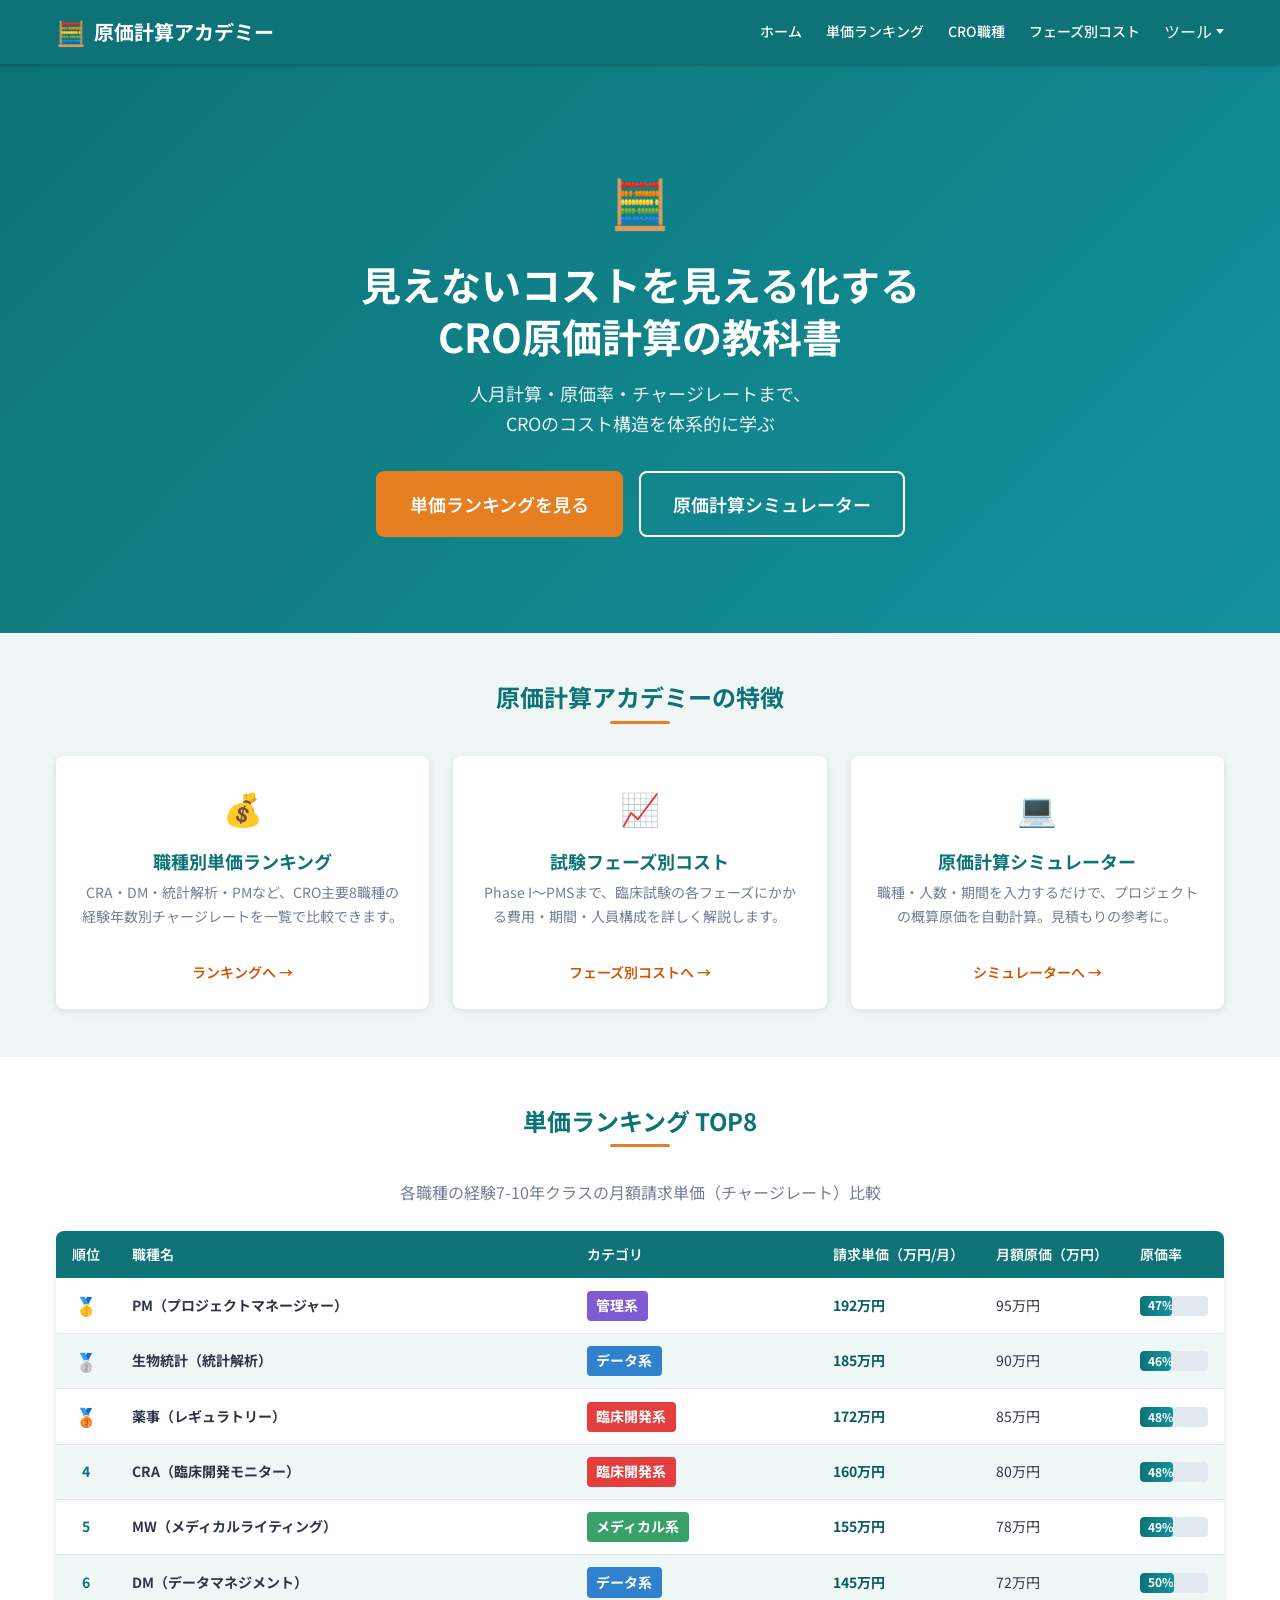
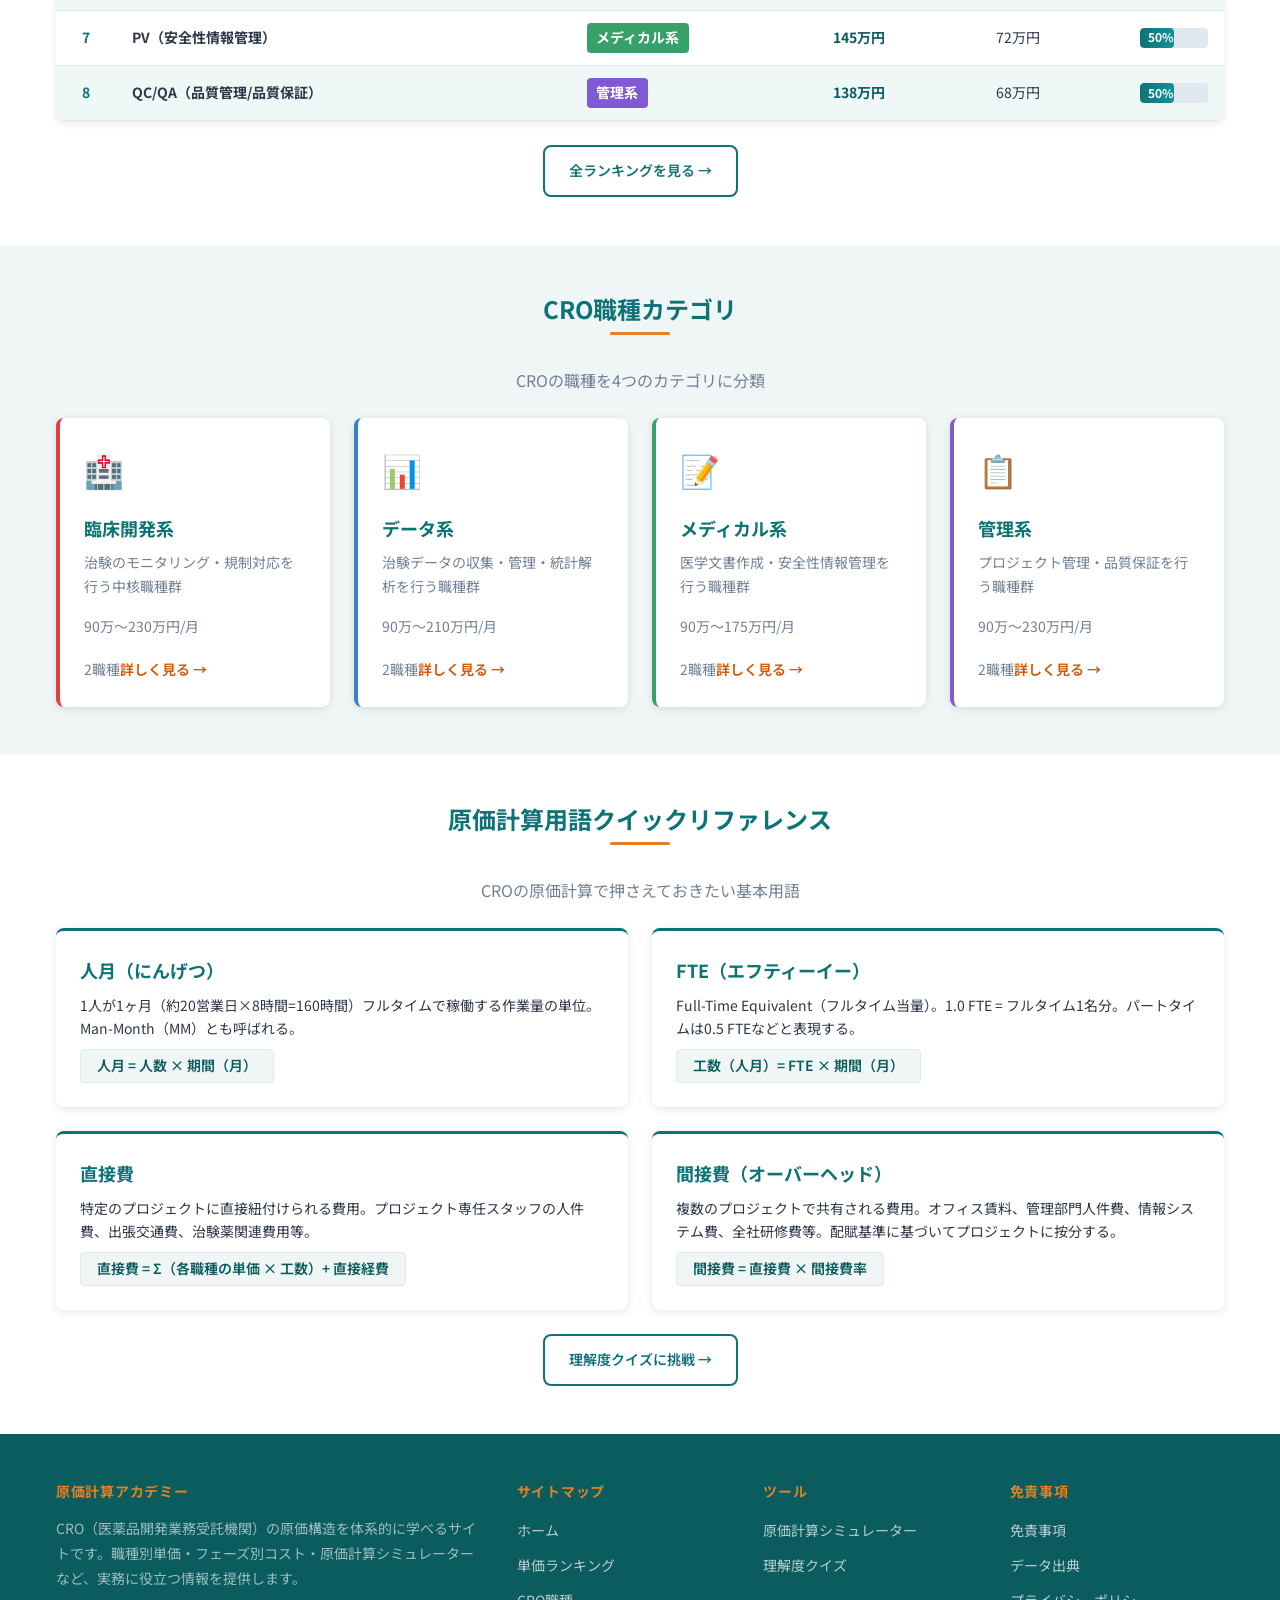
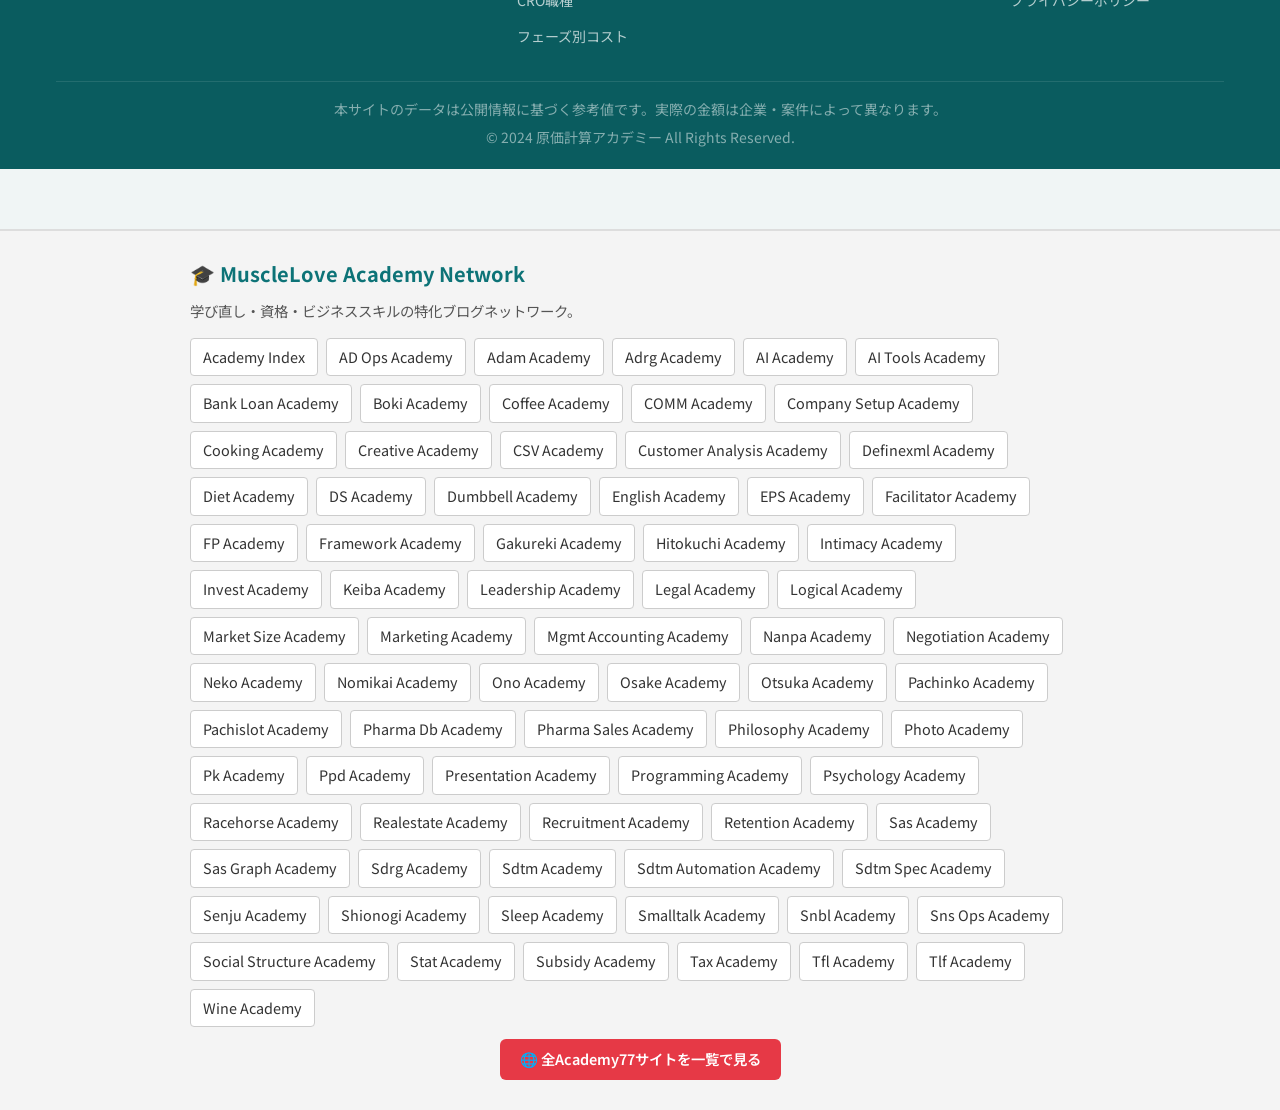
==== commit 5034dbf2: "Add network portal button to footer" ====
--- a/index.html
+++ b/index.html
@@ -312,6 +312,11 @@
         <a href="https://musclelove-777.github.io/wine-academy/" style="padding:6px 12px;background:#fff;border:1px solid #ccc;border-radius:4px;text-decoration:none;color:#333;">Wine Academy</a>
     </div>
   </div>
-</footer>
+
+    <!-- __PORTAL_BUTTON__ -->
+    <div style="margin-top:12px;text-align:center;">
+      <a href="https://musclelove-777.github.io/network/academy/" style="display:inline-block;padding:8px 20px;background:#e63946;color:#fff;border-radius:6px;font-weight:600;text-decoration:none;">🌐 全Academy77サイトを一覧で見る</a>
+    </div>
+  </footer>
 </body>
 </html>
